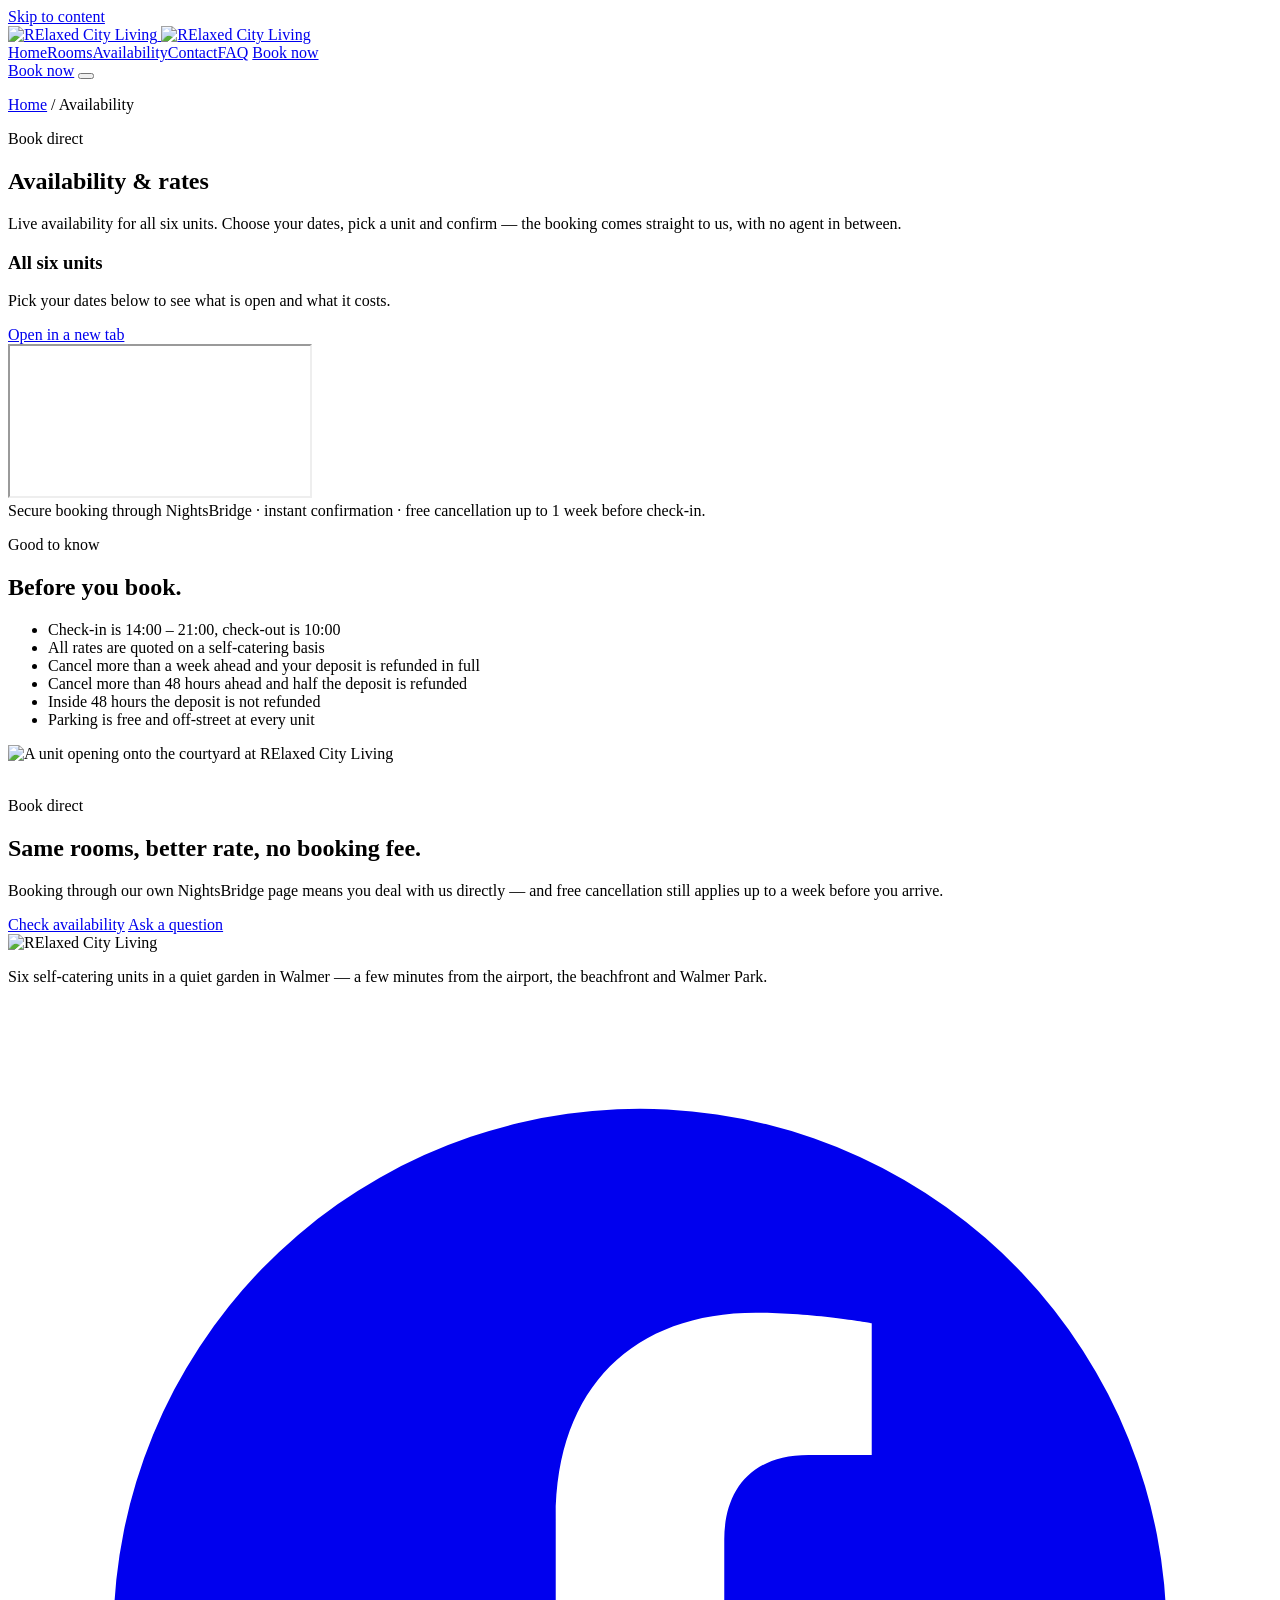
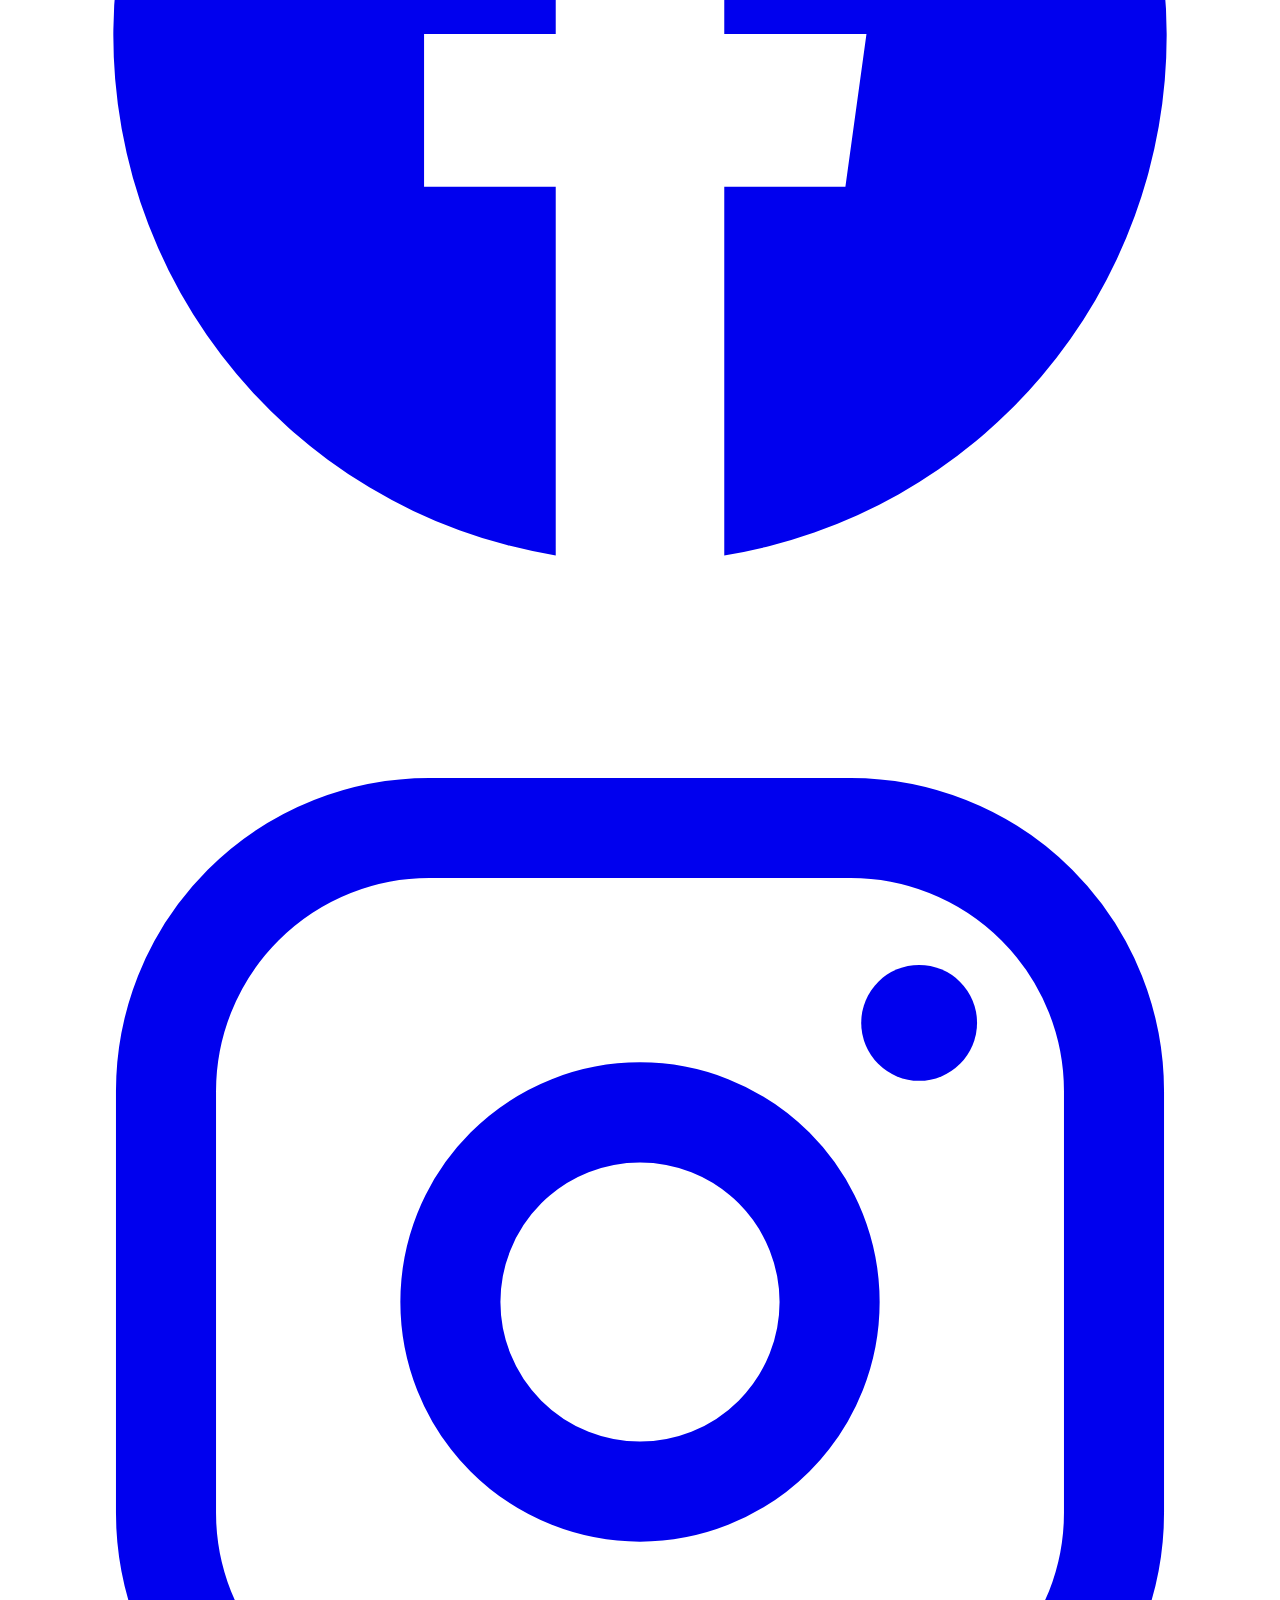
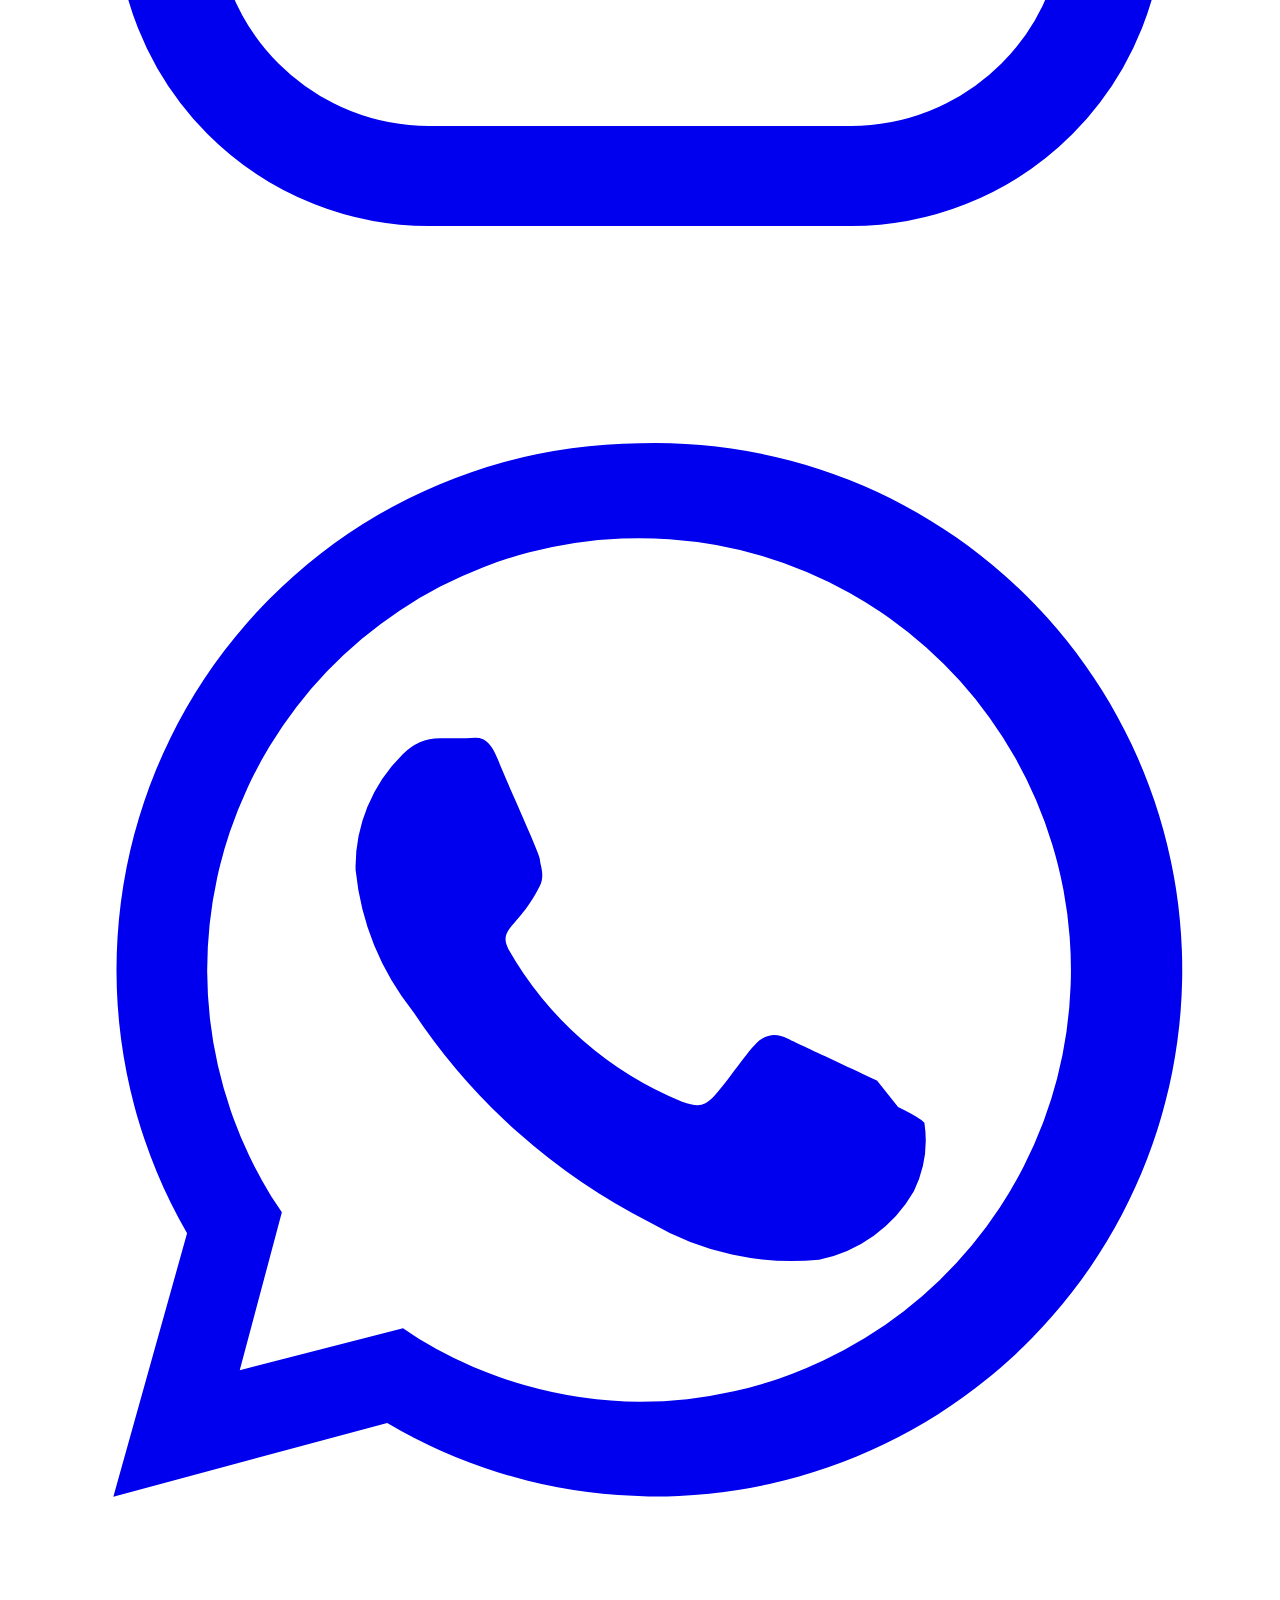
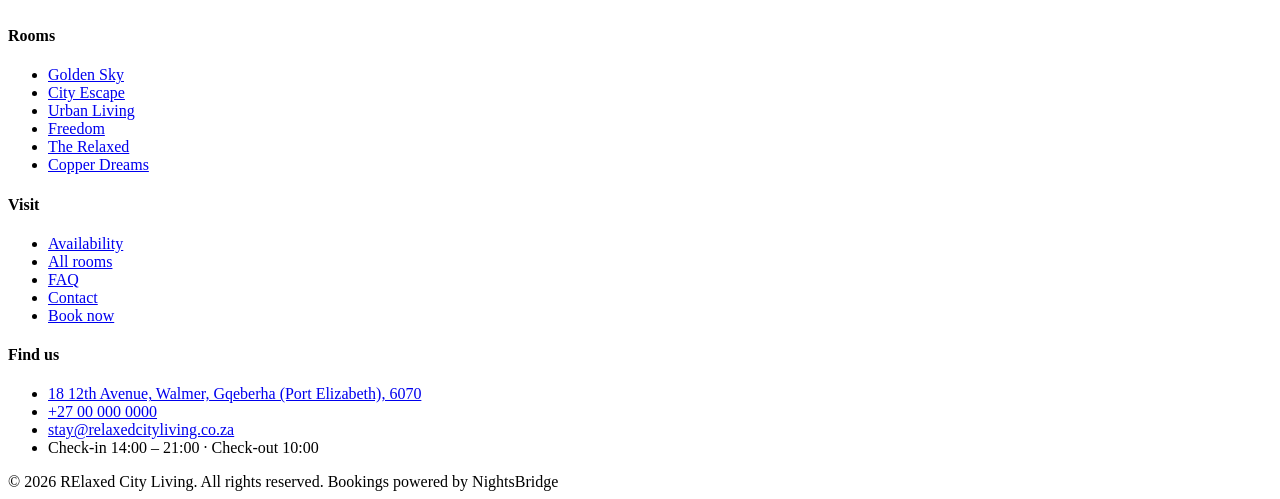
==== availability.html @ 1720793a "Add files via upload" ====
<!DOCTYPE html>
<html lang="en-ZA">
<head>
<meta charset="utf-8">
<meta name="viewport" content="width=device-width, initial-scale=1">
<title>Availability &amp;amp; rates | RElaxed City Living</title>
<meta name="description" content="Live availability and rates for all six self-catering units at RElaxed City Living in Walmer, Gqeberha. Book direct with free cancellation up to a week ahead.">
<meta name="theme-color" content="#17181c">
<meta property="og:title" content="Availability &amp;amp; rates | RElaxed City Living">
<meta property="og:description" content="Live availability and rates for all six self-catering units at RElaxed City Living in Walmer, Gqeberha. Book direct with free cancellation up to a week ahead.">
<meta property="og:type" content="website">
<meta property="og:image" content="assets/img/main/main-07.webp">
<link rel="icon" href="assets/img/icon-32.png" sizes="32x32">
<link rel="apple-touch-icon" href="assets/img/icon-180.png">
<link rel="preconnect" href="https://fonts.googleapis.com">
<link rel="preconnect" href="https://fonts.gstatic.com" crossorigin>
<link href="https://fonts.googleapis.com/css2?family=Bricolage+Grotesque:opsz,wght@12..96,400..800&family=Instrument+Sans:ital,wght@0,400..700;1,400&display=swap" rel="stylesheet">
<link rel="stylesheet" href="assets/css/style.css">
</head>
<body>
<a class="sr-only" href="#main">Skip to content</a>
<header class="header">
  <div class="header__inner">
    <a class="header__logo" href="index.html" aria-label="RElaxed City Living — home">
      <img class="logo-light" src="assets/img/logo-light.png" alt="RElaxed City Living" width="411" height="152">
      <img class="logo-dark" src="assets/img/logo.png" alt="RElaxed City Living" width="411" height="152">
    </a>
    <nav class="nav" id="nav">
      <a href="index.html">Home</a><a href="rooms.html">Rooms</a><a href="availability.html" aria-current="page">Availability</a><a href="contact.html">Contact</a><a href="faq.html">FAQ</a>
      <a class="btn btn--sun btn--sm" href="https://book.nightsbridge.com/22849" target="_blank" rel="noopener">Book now</a>
    </nav>
    <a class="btn btn--sun btn--sm header__cta" href="https://book.nightsbridge.com/22849" target="_blank" rel="noopener">Book now</a>
    <button class="burger" type="button" aria-label="Menu" aria-expanded="false" aria-controls="nav">
      <span></span><span></span><span></span>
    </button>
  </div>
</header>
<main id="main">
<section class="pagehead">
  <div class="wrap">
    <p class="crumb"><a href="index.html">Home</a> <span>/</span> Availability</p>
    <p class="eyebrow">Book direct</p>
    <h1>Availability &amp; rates</h1>
    <p class="lede">Live availability for all six units. Choose your dates, pick a unit and confirm — the booking comes straight to us, with no agent in between.</p>
  </div>
</section>

<section class="section section--tight">
  <div class="wrap">
    <div class="book reveal">
  <div class="book__head">
    <div>
      <h3>All six units</h3>
      <p>Pick your dates below to see what is open and what it costs.</p>
    </div>
    <a class="btn btn--ink btn--sm" href="https://book.nightsbridge.com/22849" target="_blank" rel="noopener">Open in a new tab</a>
  </div>
  <div class="book__frame">
    <!-- NightsBridge booking engine, BBID 22849.
         If NightsBridge supplies you with an official widget script from the extranet,
         paste it in place of this iframe. -->
    <iframe src="https://book.nightsbridge.com/22849" title="Check availability and book with NightsBridge" loading="lazy" allow="payment"></iframe>
  </div>
  <div class="book__note">
    <span>Secure booking through NightsBridge &middot; instant confirmation &middot; free cancellation up to 1 week before check-in.</span>
  </div>
</div>

  </div>
</section>

<section class="section section--screed">
  <div class="wrap">
    <div class="split">
      <div class="split__text reveal">
        <p class="eyebrow">Good to know</p>
        <h2>Before you book.</h2>
        <ul class="flist">
          <li>Check-in is 14:00 – 21:00, check-out is 10:00</li>
          <li>All rates are quoted on a self-catering basis</li>
          <li>Cancel more than a week ahead and your deposit is refunded in full</li>
          <li>Cancel more than 48 hours ahead and half the deposit is refunded</li>
          <li>Inside 48 hours the deposit is not refunded</li>
          <li>Parking is free and off-street at every unit</li>
        </ul>
      </div>
      <div class="split__media reveal">
        <img src="assets/img/main/main-07-sm.webp" alt="A unit opening onto the courtyard at RElaxed City Living" loading="lazy">
      </div>
    </div>
  </div>
</section>

<section class="ctaband reveal">
  <img src="assets/img/golden-sky/golden-sky-18.webp" alt="" loading="lazy">
  <div class="wrap">
    <p class="eyebrow eyebrow--light">Book direct</p>
    <h2>Same rooms, better rate, no booking fee.</h2>
    <p class="lede lede--light">Booking through our own NightsBridge page means you deal with us directly — and free cancellation still applies up to a week before you arrive.</p>
    <div class="btn-row">
      <a class="btn btn--sun" href="https://book.nightsbridge.com/22849" target="_blank" rel="noopener">Check availability</a>
      <a class="btn btn--ghost-light" href="contact.html">Ask a question</a>
    </div>
  </div>
</section>

</main>
<footer class="footer">
  <div class="wrap">
    <div class="footer__grid">
      <div>
        <img class="footer__logo" src="assets/img/logo-light.png" alt="RElaxed City Living" width="411" height="152">
        <p>Six self-catering units in a quiet garden in Walmer — a few minutes from the airport, the beachfront and Walmer Park.</p>
        <div class="social">
          <a href="#" aria-label="Facebook"><svg viewBox="0 0 24 24" fill="currentColor"><path d="M22 12a10 10 0 1 0-11.6 9.9v-7H7.9V12h2.5V9.8c0-2.5 1.5-3.9 3.8-3.9 1.1 0 2.2.2 2.2.2v2.5h-1.2c-1.2 0-1.6.8-1.6 1.6V12h2.7l-.4 2.9h-2.3v7A10 10 0 0 0 22 12z"/></svg></a>
          <a href="#" aria-label="Instagram"><svg viewBox="0 0 24 24" fill="none" stroke="currentColor" stroke-width="1.9"><rect x="3" y="3" width="18" height="18" rx="5"/><circle cx="12" cy="12" r="3.6"/><circle cx="17.3" cy="6.7" r="1.1" fill="currentColor" stroke="none"/></svg></a>
          <a href="https://wa.me/270000000000" aria-label="WhatsApp"><svg viewBox="0 0 24 24" fill="currentColor"><path d="M12 2a10 10 0 0 0-8.6 15L2 22l5.2-1.4A10 10 0 1 0 12 2zm0 18.2a8.2 8.2 0 0 1-4.2-1.2l-.3-.2-3.1.8.8-3-.2-.3A8.2 8.2 0 1 1 12 20.2zm4.5-6.1c-.2-.1-1.5-.7-1.7-.8s-.4-.1-.6.1-.6.8-.8 1-.3.2-.6.1a6.7 6.7 0 0 1-3.3-2.9c-.2-.4.2-.4.6-1.2.1-.2 0-.4 0-.5s-.6-1.4-.8-1.9-.4-.4-.6-.4h-.5a1 1 0 0 0-.7.3 3 3 0 0 0-.9 2.2 5.2 5.2 0 0 0 1.1 2.7 11.8 11.8 0 0 0 4.5 4 5.3 5.3 0 0 0 3.2.7 2.7 2.7 0 0 0 1.8-1.3 2.2 2.2 0 0 0 .2-1.3c-.1-.1-.3-.2-.5-.3z"/></svg></a>
        </div>
      </div>
      <div>
        <h4>Rooms</h4>
        <ul><li><a href="rooms/golden-sky.html">Golden Sky</a></li><li><a href="rooms/city-escape.html">City Escape</a></li><li><a href="rooms/urban-living.html">Urban Living</a></li><li><a href="rooms/freedom.html">Freedom</a></li><li><a href="rooms/the-relaxed.html">The Relaxed</a></li><li><a href="rooms/copper-dreams.html">Copper Dreams</a></li></ul>
      </div>
      <div>
        <h4>Visit</h4>
        <ul>
          <li><a href="availability.html">Availability</a></li>
          <li><a href="rooms.html">All rooms</a></li>
          <li><a href="faq.html">FAQ</a></li>
          <li><a href="contact.html">Contact</a></li>
          <li><a href="https://book.nightsbridge.com/22849" target="_blank" rel="noopener">Book now</a></li>
        </ul>
      </div>
      <div>
        <h4>Find us</h4>
        <ul>
          <li><a href="https://www.google.com/maps/search/?api=1&amp;query=-33.981879,25.570888" target="_blank" rel="noopener">18 12th Avenue, Walmer, Gqeberha (Port Elizabeth), 6070</a></li>
          <li><a href="tel:+270000000000">+27 00 000 0000</a></li>
          <li><a href="mailto:stay@relaxedcityliving.co.za">stay@relaxedcityliving.co.za</a></li>
          <li>Check-in 14:00 – 21:00 &middot; Check-out 10:00</li>
        </ul>
      </div>
    </div>
    <div class="footer__bottom">
      <span>&copy; <span data-year>2026</span> RElaxed City Living. All rights reserved.</span>
      <span>Bookings powered by NightsBridge</span>
    </div>
  </div>
</footer>
<script src="assets/js/site.js" defer></script>
</body>
</html>
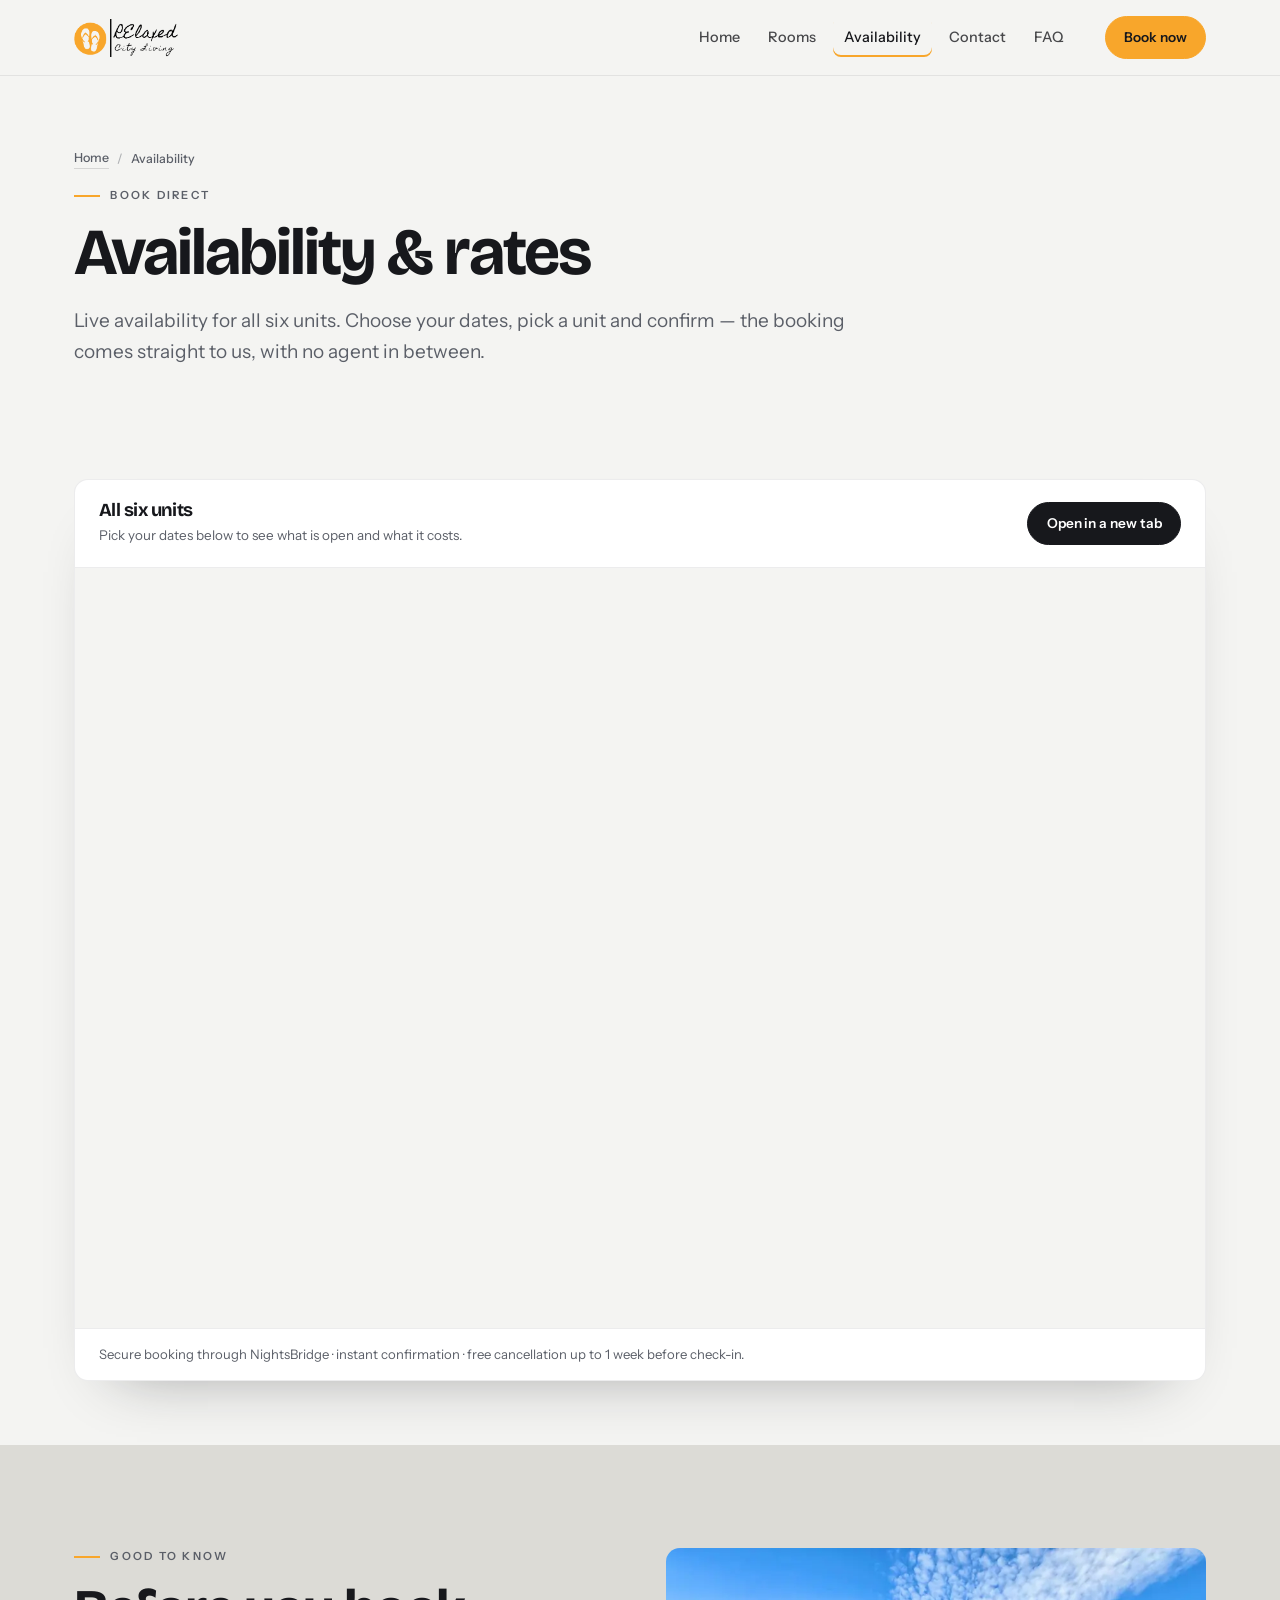
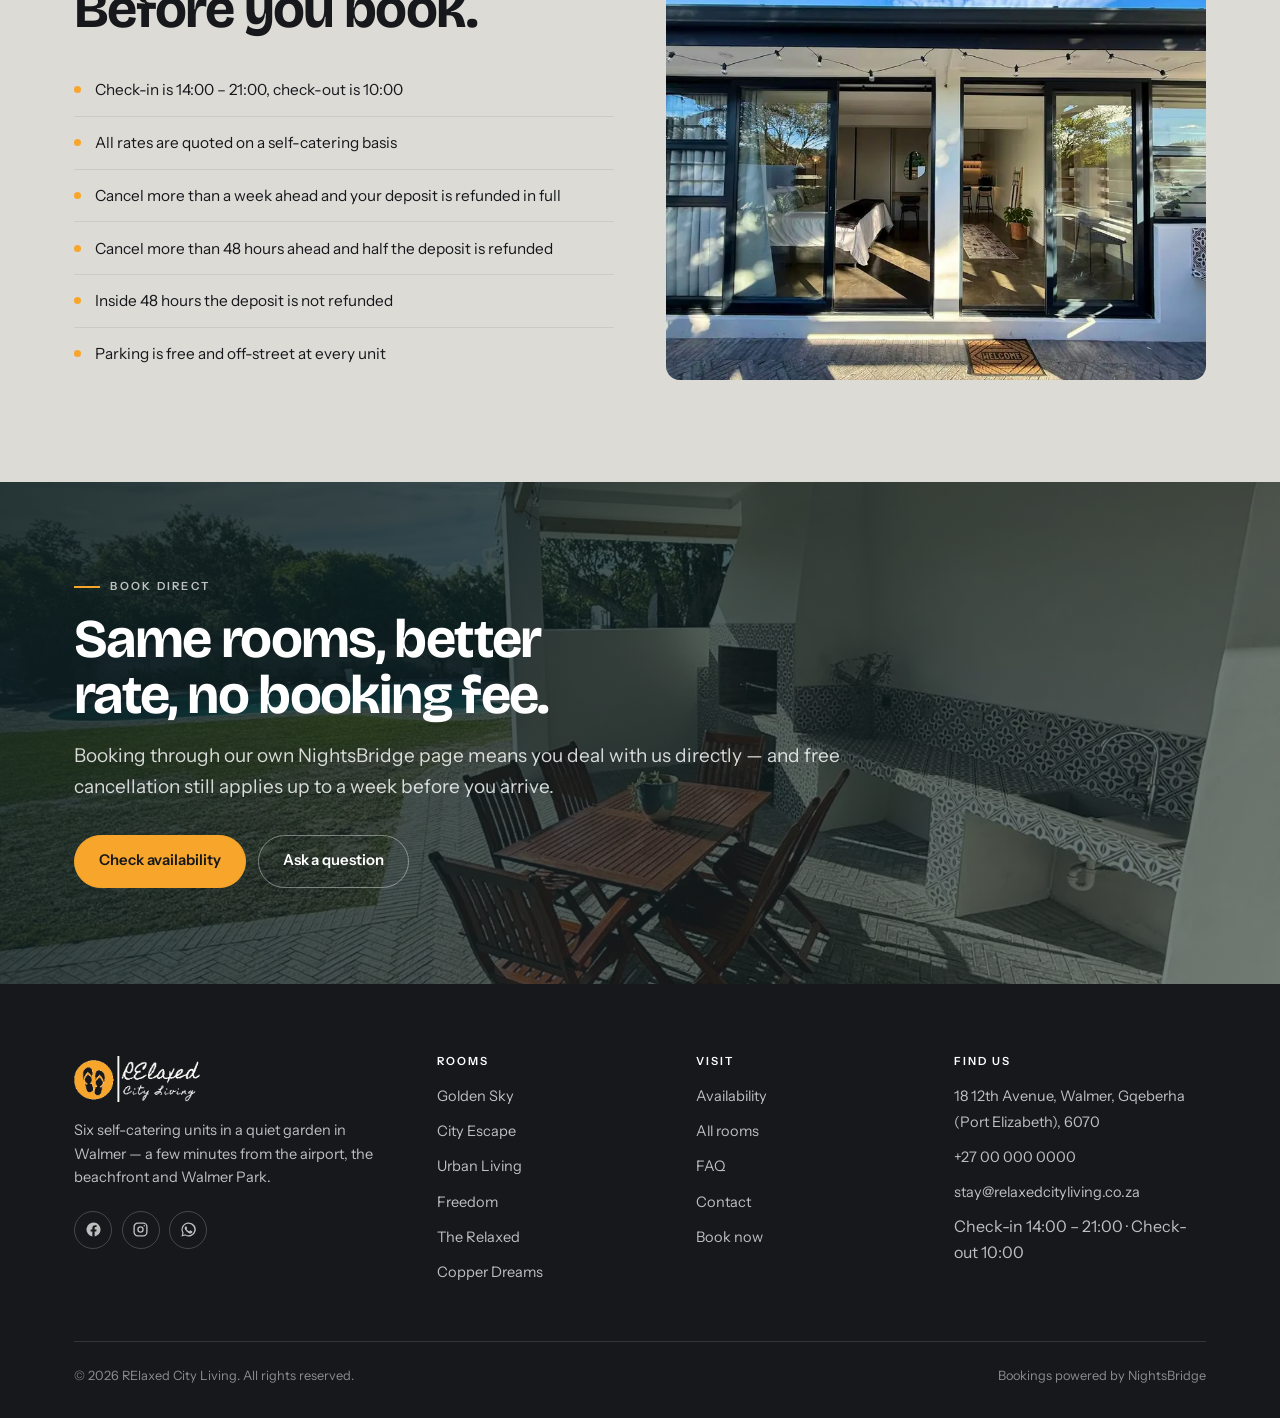
==== commit ad6211f0: "Add files via upload" ====
--- a/availability.html
+++ b/availability.html
@@ -59,7 +59,7 @@
     <!-- NightsBridge booking engine, BBID 22849.
          If NightsBridge supplies you with an official widget script from the extranet,
          paste it in place of this iframe. -->
-    <iframe src="https://book.nightsbridge.com/22849" title="Check availability and book with NightsBridge" loading="lazy" allow="payment"></iframe>
+    <iframe src="https://book.nightsbridge.com/22849" title="Check availability and book with NightsBridge" loading="lazy" allow="payment" scrolling="no"></iframe>
   </div>
   <div class="book__note">
     <span>Secure booking through NightsBridge &middot; instant confirmation &middot; free cancellation up to 1 week before check-in.</span>
--- a/assets/css/style.css
+++ b/assets/css/style.css
@@ -0,0 +1,601 @@
+/* =========================================================
+   RElaxed City Living
+   Design tokens
+   ========================================================= */
+:root{
+  --ink:#17181c;
+  --ink-2:#2c2e34;
+  --slate:#5b5f68;
+  --screed:#dcdbd6;      /* polished concrete */
+  --shell:#f4f4f2;       /* page */
+  --card:#ffffff;
+  --sun:#f8a62b;         /* brand orange, sampled from the logo */
+  --sun-deep:#dd8a10;
+  --pool:#17494e;        /* deep teal, from the pool + garden shade */
+  --pool-2:#0f3438;
+
+  --line:rgba(23,24,28,.14);
+  --line-soft:rgba(23,24,28,.08);
+
+  --display:"Bricolage Grotesque","Helvetica Neue",Arial,sans-serif;
+  --body:"Instrument Sans","Helvetica Neue",Arial,sans-serif;
+
+  --wrap:1220px;
+  --gut:clamp(1.15rem,4vw,2.75rem);
+  --r:14px;
+  --header-h:76px;
+
+  --ease:cubic-bezier(.22,.7,.3,1);
+}
+
+/* =========================================================
+   Base
+   ========================================================= */
+*,*::before,*::after{box-sizing:border-box}
+html{-webkit-text-size-adjust:100%;scroll-behavior:smooth;scroll-padding-top:calc(var(--header-h) + 12px)}
+body{
+  margin:0;
+  background:var(--shell);
+  color:var(--ink);
+  font-family:var(--body);
+  font-size:1rem;
+  line-height:1.6;
+  -webkit-font-smoothing:antialiased;
+  overflow-x:hidden;
+}
+img{max-width:100%;display:block}
+a{color:inherit}
+button{font:inherit}
+
+h1,h2,h3,h4{
+  font-family:var(--display);
+  font-weight:700;
+  letter-spacing:-.03em;
+  line-height:1.02;
+  margin:0;
+  text-wrap:balance;
+}
+h1{font-size:clamp(2.6rem,7.2vw,5.4rem)}
+h2{font-size:clamp(2rem,4.6vw,3.4rem)}
+h3{font-size:clamp(1.3rem,2.2vw,1.7rem);line-height:1.1}
+p{margin:0 0 1em}
+p:last-child{margin-bottom:0}
+
+.wrap{width:100%;max-width:var(--wrap);margin-inline:auto;padding-inline:var(--gut)}
+.wrap--narrow{max-width:820px}
+
+.eyebrow{
+  font-family:var(--body);
+  font-size:.7rem;
+  font-weight:600;
+  letter-spacing:.2em;
+  text-transform:uppercase;
+  color:var(--slate);
+  margin:0 0 1rem;
+  display:flex;
+  align-items:center;
+  gap:.65rem;
+}
+.eyebrow::before{
+  content:"";
+  width:26px;height:2px;
+  background:var(--sun);
+  flex:none;
+}
+.eyebrow--light{color:rgba(255,255,255,.72)}
+
+.lede{font-size:clamp(1.02rem,1.5vw,1.19rem);color:var(--slate);line-height:1.62;max-width:60ch}
+.lede--light{color:rgba(255,255,255,.8)}
+
+.section{padding-block:clamp(3.75rem,8vw,7rem)}
+.section--tight{padding-block:clamp(2.75rem,5vw,4.5rem)}
+.section--screed{background:var(--screed)}
+.section--dark{background:var(--pool);color:#fff}
+.section--dark .lede{color:rgba(255,255,255,.78)}
+
+.sr-only{position:absolute;width:1px;height:1px;padding:0;margin:-1px;overflow:hidden;clip:rect(0 0 0 0);white-space:nowrap;border:0}
+
+:focus-visible{outline:3px solid var(--sun);outline-offset:3px;border-radius:4px}
+
+/* =========================================================
+   Buttons
+   ========================================================= */
+.btn{
+  display:inline-flex;align-items:center;justify-content:center;gap:.5rem;
+  padding:.85rem 1.5rem;
+  border-radius:999px;
+  border:1.5px solid transparent;
+  font-weight:600;font-size:.93rem;letter-spacing:-.005em;
+  text-decoration:none;cursor:pointer;
+  transition:background .22s var(--ease),color .22s var(--ease),border-color .22s var(--ease),transform .22s var(--ease);
+}
+.btn:hover{transform:translateY(-2px)}
+.btn--sun{background:var(--sun);color:var(--ink);border-color:var(--sun)}
+.btn--sun:hover{background:var(--sun-deep);border-color:var(--sun-deep)}
+.btn--ink{background:var(--ink);color:#fff;border-color:var(--ink)}
+.btn--ink:hover{background:var(--ink-2);border-color:var(--ink-2)}
+.btn--ghost{background:transparent;color:var(--ink);border-color:var(--line)}
+.btn--ghost:hover{border-color:var(--ink);background:rgba(23,24,28,.04)}
+.btn--ghost-light{background:transparent;color:#fff;border-color:rgba(255,255,255,.4)}
+.btn--ghost-light:hover{border-color:#fff;background:rgba(255,255,255,.1)}
+.btn--sm{padding:.6rem 1.15rem;font-size:.85rem}
+.btn--block{width:100%}
+
+.btn-row{display:flex;flex-wrap:wrap;gap:.75rem}
+
+/* text link with sliding rule */
+.tlink{
+  display:inline-flex;align-items:center;gap:.5rem;
+  font-weight:600;font-size:.92rem;text-decoration:none;
+  padding-bottom:3px;
+  border-bottom:2px solid var(--sun);
+  transition:gap .22s var(--ease);
+}
+.tlink:hover{gap:.85rem}
+
+/* =========================================================
+   Key tag — the signature device (echoes the logo's disc)
+   ========================================================= */
+.keytag{
+  position:absolute;top:0;left:1.35rem;z-index:3;
+  display:flex;flex-direction:column;align-items:center;
+  pointer-events:none;
+}
+.keytag__string{width:1px;height:1.5rem;background:rgba(255,255,255,.55)}
+.keytag__disc{
+  width:42px;height:42px;border-radius:50%;
+  background:var(--sun);color:var(--ink);
+  display:grid;place-items:center;
+  font-family:var(--display);font-weight:700;font-size:.9rem;letter-spacing:0;
+  box-shadow:0 4px 14px rgba(23,24,28,.24);
+}
+
+/* =========================================================
+   Header
+   ========================================================= */
+.header{
+  position:fixed;inset:0 0 auto 0;z-index:60;
+  height:var(--header-h);
+  display:flex;align-items:center;
+  transition:background .3s var(--ease),box-shadow .3s var(--ease),border-color .3s var(--ease);
+  border-bottom:1px solid transparent;
+}
+.header__inner{
+  width:100%;max-width:var(--wrap);margin-inline:auto;padding-inline:var(--gut);
+  display:flex;align-items:center;gap:1.25rem;
+}
+.header__logo{display:flex;align-items:center;flex:none;margin-right:auto}
+.header__logo img{height:38px;width:auto;transition:opacity .3s var(--ease)}
+.header__logo .logo-dark{display:none}
+
+.nav{display:flex;align-items:center;gap:.35rem}
+.nav a{
+  text-decoration:none;font-size:.9rem;font-weight:500;
+  padding:.5rem .7rem;border-radius:8px;
+  color:#fff;opacity:.86;
+  transition:opacity .2s var(--ease),background .2s var(--ease);
+}
+.nav a:hover{opacity:1;background:rgba(255,255,255,.12)}
+.nav a[aria-current="page"]{opacity:1;box-shadow:inset 0 -2px 0 var(--sun)}
+.nav .btn{display:none}
+
+.header__cta{margin-left:.65rem}
+
+/* solid state (scrolled, or on non-hero pages) */
+.header.is-solid{
+  background:rgba(244,244,242,.94);
+  backdrop-filter:blur(14px);
+  -webkit-backdrop-filter:blur(14px);
+  border-bottom-color:var(--line-soft);
+}
+.header.is-solid .header__logo .logo-light{display:none}
+.header.is-solid .header__logo .logo-dark{display:block}
+.header.is-solid .nav a{color:var(--ink);opacity:.78}
+.header.is-solid .nav a:hover{opacity:1;background:rgba(23,24,28,.06)}
+.header.is-solid .nav a[aria-current="page"]{opacity:1}
+.header.is-solid .burger span{background:var(--ink)}
+
+/* burger */
+.burger{
+  display:none;width:44px;height:44px;border:0;background:transparent;
+  padding:0;cursor:pointer;align-items:center;justify-content:center;flex-direction:column;gap:5px;
+}
+.burger span{display:block;width:22px;height:2px;background:#fff;transition:transform .25s var(--ease),opacity .2s var(--ease),background .3s var(--ease)}
+.burger[aria-expanded="true"] span:nth-child(1){transform:translateY(7px) rotate(45deg)}
+.burger[aria-expanded="true"] span:nth-child(2){opacity:0}
+.burger[aria-expanded="true"] span:nth-child(3){transform:translateY(-7px) rotate(-45deg)}
+
+@media (max-width:920px){
+  .burger{display:flex}
+  .header__cta{display:none}
+  .nav .btn{display:inline-flex}
+  .nav{
+    position:fixed;inset:var(--header-h) 0 auto 0;
+    flex-direction:column;align-items:stretch;gap:0;
+    background:var(--shell);
+    border-bottom:1px solid var(--line-soft);
+    padding:.5rem var(--gut) 1.5rem;
+    transform:translateY(-8px);opacity:0;visibility:hidden;pointer-events:none;
+    transition:opacity .22s var(--ease),transform .22s var(--ease),visibility .22s;
+    box-shadow:0 24px 40px -24px rgba(23,24,28,.4);
+  }
+  .nav.is-open{opacity:1;transform:none;visibility:visible;pointer-events:auto}
+  .nav a{color:var(--ink);opacity:.85;font-size:1.08rem;padding:.85rem .25rem;border-bottom:1px solid var(--line-soft);border-radius:0}
+  .nav a[aria-current="page"]{box-shadow:none;color:var(--sun-deep)}
+  .nav .btn{margin-top:1.1rem}
+}
+
+/* =========================================================
+   Hero
+   ========================================================= */
+.hero{
+  position:relative;
+  min-height:min(94svh,860px);
+  display:flex;align-items:flex-end;
+  color:#fff;
+  overflow:hidden;
+  isolation:isolate;
+}
+.hero--short{min-height:min(66svh,560px)}
+.hero__bg{position:absolute;inset:0;z-index:-2}
+.hero__bg img{
+  position:absolute;inset:0;width:100%;height:100%;object-fit:cover;
+  opacity:0;transition:opacity 1.6s var(--ease);
+  transform:scale(1.04);
+}
+.hero__bg img.is-active{opacity:1}
+.hero::after{
+  content:"";position:absolute;inset:0;z-index:-1;
+  background:linear-gradient(180deg,rgba(15,25,27,.62) 0%,rgba(15,25,27,.15) 34%,rgba(15,25,27,.55) 72%,rgba(15,25,27,.86) 100%);
+}
+.hero__inner{
+  width:100%;max-width:var(--wrap);margin-inline:auto;padding-inline:var(--gut);
+  padding-block:clamp(2.5rem,7vw,4.5rem);
+  padding-top:calc(var(--header-h) + 3rem);
+}
+.hero h1{max-width:16ch}
+.hero__sub{margin-top:1.25rem;max-width:52ch;font-size:clamp(1rem,1.7vw,1.2rem);color:rgba(255,255,255,.86)}
+.hero .btn-row{margin-top:2rem}
+
+/* fact strip under the hero copy */
+.factstrip{
+  margin-top:clamp(2.25rem,5vw,3.25rem);
+  padding-top:1.5rem;
+  border-top:1px solid rgba(255,255,255,.22);
+  display:grid;grid-template-columns:repeat(4,1fr);gap:1.25rem;
+}
+.factstrip div{display:flex;flex-direction:column;gap:.2rem}
+.factstrip dt,.factstrip .k{
+  font-size:.68rem;font-weight:600;letter-spacing:.18em;text-transform:uppercase;color:rgba(255,255,255,.6)
+}
+.factstrip .v{font-family:var(--display);font-weight:600;font-size:1.05rem;letter-spacing:-.02em}
+@media (max-width:720px){
+  .factstrip{grid-template-columns:repeat(2,1fr);gap:1.1rem}
+}
+
+/* =========================================================
+   Page head (sub pages)
+   ========================================================= */
+.pagehead{padding-top:calc(var(--header-h) + clamp(2.5rem,6vw,4.5rem));padding-bottom:clamp(1.75rem,4vw,3rem)}
+.pagehead h1{font-size:clamp(2.3rem,5.6vw,4.1rem)}
+.pagehead .lede{margin-top:1.15rem}
+.crumb{
+  font-size:.78rem;font-weight:500;color:var(--slate);
+  margin-bottom:1.1rem;display:flex;gap:.5rem;align-items:center;flex-wrap:wrap;
+}
+.crumb a{text-decoration:none;border-bottom:1px solid var(--line)}
+.crumb a:hover{border-color:var(--ink)}
+.crumb span{opacity:.45}
+
+/* =========================================================
+   Section headers
+   ========================================================= */
+.shead{display:flex;align-items:flex-end;justify-content:space-between;gap:2rem;margin-bottom:clamp(2rem,4vw,3rem);flex-wrap:wrap}
+.shead__text{max-width:46ch}
+.shead h2{margin-bottom:.9rem}
+
+/* =========================================================
+   Room cards
+   ========================================================= */
+.rooms{
+  display:grid;
+  grid-template-columns:repeat(auto-fill,minmax(320px,1fr));
+  gap:clamp(1.1rem,2.4vw,1.85rem);
+}
+.room{
+  position:relative;
+  background:var(--card);
+  border-radius:var(--r);
+  overflow:hidden;
+  text-decoration:none;color:inherit;
+  display:flex;flex-direction:column;
+  border:1px solid var(--line-soft);
+  transition:transform .3s var(--ease),box-shadow .3s var(--ease);
+}
+.room:hover{transform:translateY(-5px);box-shadow:0 26px 44px -28px rgba(23,24,28,.5)}
+.room__media{position:relative;aspect-ratio:4/3;overflow:hidden;background:var(--screed)}
+.room__media img{width:100%;height:100%;object-fit:cover;transition:transform .6s var(--ease)}
+.room:hover .room__media img{transform:scale(1.045)}
+.room__type{
+  position:absolute;right:.85rem;bottom:.85rem;z-index:2;
+  background:rgba(23,24,28,.72);color:#fff;
+  backdrop-filter:blur(6px);-webkit-backdrop-filter:blur(6px);
+  font-size:.66rem;font-weight:600;letter-spacing:.14em;text-transform:uppercase;
+  padding:.35rem .65rem;border-radius:999px;
+}
+.room__body{padding:1.3rem 1.35rem 1.15rem;display:flex;flex-direction:column;flex:1}
+.room__body h3{margin-bottom:.55rem}
+.room__body p{font-size:.92rem;color:var(--slate);line-height:1.55;margin-bottom:1.15rem}
+
+/* the tag bar */
+.room__tag{
+  margin-top:auto;
+  border-top:1px solid var(--line-soft);
+  padding-top:.9rem;
+  display:flex;align-items:center;justify-content:space-between;gap:1rem;
+}
+.specs{display:flex;gap:.85rem;flex-wrap:wrap}
+.specs li{
+  list-style:none;
+  font-size:.74rem;font-weight:600;letter-spacing:.06em;text-transform:uppercase;color:var(--slate);
+  display:flex;align-items:center;gap:.35rem;
+}
+.specs svg{width:14px;height:14px;flex:none;opacity:.65}
+.price{font-family:var(--display);font-weight:700;font-size:1.02rem;letter-spacing:-.02em;white-space:nowrap}
+.price small{display:block;font-family:var(--body);font-weight:500;font-size:.66rem;letter-spacing:.1em;text-transform:uppercase;color:var(--slate);margin-top:.1rem}
+
+/* featured (first) card spans two columns on wide screens */
+@media (min-width:1000px){
+  .rooms--home .room:first-child{grid-column:span 2;flex-direction:row}
+  .rooms--home .room:first-child .room__media{aspect-ratio:auto;width:52%;flex:none}
+  .rooms--home .room:first-child .room__body{padding:clamp(1.5rem,2.5vw,2.35rem);justify-content:center}
+  .rooms--home .room:first-child h3{font-size:clamp(1.7rem,2.4vw,2.15rem)}
+  .rooms--home .room:first-child p{font-size:1rem}
+}
+
+/* =========================================================
+   Split feature
+   ========================================================= */
+.split{display:grid;grid-template-columns:1fr 1fr;gap:clamp(1.5rem,4vw,4rem);align-items:center}
+.split--flip .split__media{order:2}
+.split__media{position:relative;border-radius:var(--r);overflow:hidden;aspect-ratio:5/4;background:var(--screed)}
+.split__media img{width:100%;height:100%;object-fit:cover}
+.split__text h2{margin-bottom:1.2rem}
+@media (max-width:860px){
+  .split{grid-template-columns:1fr}
+  .split--flip .split__media{order:0}
+}
+
+/* image duo */
+.duo{display:grid;grid-template-columns:1.35fr 1fr;gap:.9rem;height:100%}
+.duo img{width:100%;height:100%;object-fit:cover;border-radius:var(--r)}
+.duo__col{display:grid;grid-template-rows:1fr 1fr;gap:.9rem}
+
+/* =========================================================
+   Feature list
+   ========================================================= */
+.flist{list-style:none;padding:0;margin:1.75rem 0 0;display:grid;gap:.1rem}
+.flist li{
+  display:flex;gap:.85rem;align-items:baseline;
+  padding:.8rem 0;border-bottom:1px solid var(--line-soft);
+  font-size:.96rem;
+}
+.flist li:last-child{border-bottom:0}
+.flist li::before{content:"";width:7px;height:7px;border-radius:50%;background:var(--sun);flex:none;transform:translateY(-2px)}
+.section--dark .flist li{border-bottom-color:rgba(255,255,255,.14)}
+
+/* =========================================================
+   Value cards
+   ========================================================= */
+.values{display:grid;grid-template-columns:repeat(auto-fit,minmax(230px,1fr));gap:clamp(1rem,2.5vw,2rem)}
+.value{padding-top:1.5rem;border-top:2px solid var(--sun)}
+.value h3{font-size:1.18rem;margin-bottom:.6rem}
+.value p{font-size:.93rem;color:var(--slate);line-height:1.58}
+.section--dark .value p{color:rgba(255,255,255,.74)}
+
+/* =========================================================
+   Availability / NightsBridge
+   ========================================================= */
+.book{
+  background:var(--card);
+  border:1px solid var(--line-soft);
+  border-radius:var(--r);
+  overflow:hidden;
+  box-shadow:0 30px 60px -42px rgba(23,24,28,.45);
+}
+.book__head{
+  padding:1.25rem 1.5rem;
+  border-bottom:1px solid var(--line-soft);
+  display:flex;align-items:center;justify-content:space-between;gap:1rem;flex-wrap:wrap;
+}
+.book__head h3{font-size:1.15rem}
+.book__head p{font-size:.84rem;color:var(--slate);margin:.3rem 0 0}
+.book__frame{position:relative;background:var(--shell);min-height:640px}
+.book__frame iframe{display:block;width:100%;height:760px;border:0}
+@media (max-width:700px){
+  .book__frame iframe{height:900px}
+  .book__frame{min-height:0}
+}
+.book__note{
+  padding:.95rem 1.5rem;border-top:1px solid var(--line-soft);
+  font-size:.82rem;color:var(--slate);
+  display:flex;gap:.6rem;align-items:center;flex-wrap:wrap;
+}
+
+/* sticky booking box on room pages */
+.bookbox{
+  background:var(--card);
+  border:1px solid var(--line-soft);
+  border-radius:var(--r);
+  padding:1.5rem;
+  box-shadow:0 24px 44px -34px rgba(23,24,28,.45);
+}
+.bookbox__price{font-family:var(--display);font-weight:700;font-size:2rem;letter-spacing:-.03em;line-height:1}
+.bookbox__price span{font-family:var(--body);font-size:.78rem;font-weight:500;color:var(--slate);letter-spacing:0;display:block;margin-top:.4rem}
+.bookbox hr{border:0;border-top:1px solid var(--line-soft);margin:1.25rem 0}
+.bookbox dl{margin:0;display:grid;gap:.6rem}
+.bookbox .row{display:flex;justify-content:space-between;gap:1rem;font-size:.88rem}
+.bookbox .row dt{color:var(--slate)}
+.bookbox .row dd{margin:0;font-weight:600;text-align:right}
+.bookbox .btn{margin-top:1.35rem}
+.bookbox__fine{margin-top:.9rem;font-size:.76rem;color:var(--slate);text-align:center;line-height:1.5}
+
+/* =========================================================
+   Room detail layout
+   ========================================================= */
+.roomlayout{display:grid;grid-template-columns:minmax(0,1fr) 348px;gap:clamp(1.75rem,4vw,3.5rem);align-items:start}
+.roomlayout__aside{position:sticky;top:calc(var(--header-h) + 1.5rem)}
+@media (max-width:940px){
+  .roomlayout{grid-template-columns:1fr}
+  .roomlayout__aside{position:static;order:-1}
+}
+
+.amenities{display:grid;grid-template-columns:repeat(auto-fit,minmax(180px,1fr));gap:1.75rem 2rem;margin-top:1.5rem}
+.amenities h4{font-family:var(--body);font-size:.7rem;font-weight:600;letter-spacing:.18em;text-transform:uppercase;color:var(--slate);margin:0 0 .75rem}
+.amenities ul{list-style:none;margin:0;padding:0;display:grid;gap:.4rem}
+.amenities li{font-size:.92rem}
+
+/* gallery */
+.gallery{
+  display:grid;
+  grid-template-columns:repeat(auto-fill,minmax(230px,1fr));
+  gap:.7rem;
+}
+.gallery button{
+  border:0;padding:0;background:var(--screed);cursor:pointer;
+  border-radius:10px;overflow:hidden;aspect-ratio:4/3;
+}
+.gallery img{width:100%;height:100%;object-fit:cover;transition:transform .5s var(--ease),opacity .3s var(--ease)}
+.gallery button:hover img{transform:scale(1.05);opacity:.9}
+.gallery button:first-child{grid-column:span 2;grid-row:span 2;aspect-ratio:auto}
+@media (max-width:560px){
+  .gallery button:first-child{grid-column:span 2;grid-row:auto;aspect-ratio:4/3}
+}
+
+/* lightbox */
+.lightbox{
+  position:fixed;inset:0;z-index:100;
+  background:rgba(12,16,17,.94);
+  display:none;align-items:center;justify-content:center;
+  padding:clamp(1rem,4vw,3rem);
+}
+.lightbox.is-open{display:flex}
+.lightbox img{max-width:100%;max-height:86svh;object-fit:contain;border-radius:6px}
+.lightbox__close,.lightbox__nav{
+  position:absolute;border:0;background:rgba(255,255,255,.12);color:#fff;
+  width:48px;height:48px;border-radius:50%;cursor:pointer;
+  display:grid;place-items:center;font-size:1.35rem;line-height:1;
+  transition:background .2s var(--ease);
+}
+.lightbox__close:hover,.lightbox__nav:hover{background:rgba(255,255,255,.24)}
+.lightbox__close{top:clamp(.75rem,3vw,1.75rem);right:clamp(.75rem,3vw,1.75rem)}
+.lightbox__nav--prev{left:clamp(.5rem,2vw,1.5rem)}
+.lightbox__nav--next{right:clamp(.5rem,2vw,1.5rem)}
+.lightbox__count{position:absolute;bottom:clamp(.75rem,3vw,1.75rem);left:50%;transform:translateX(-50%);color:rgba(255,255,255,.7);font-size:.82rem;letter-spacing:.1em}
+
+/* =========================================================
+   Reviews
+   ========================================================= */
+.rating{display:flex;align-items:center;gap:1.15rem;flex-wrap:wrap}
+.rating__score{font-family:var(--display);font-weight:700;font-size:3rem;letter-spacing:-.04em;line-height:1}
+.rating__stars{color:var(--sun);letter-spacing:.12em;font-size:1.05rem}
+.rating__meta{font-size:.88rem;color:var(--slate)}
+.section--dark .rating__meta{color:rgba(255,255,255,.72)}
+
+/* =========================================================
+   Map + contact
+   ========================================================= */
+.mapframe{border-radius:var(--r);overflow:hidden;border:1px solid var(--line-soft);background:var(--screed)}
+.mapframe iframe{display:block;width:100%;height:420px;border:0;filter:saturate(.85)}
+
+.contactgrid{display:grid;grid-template-columns:1fr 1fr;gap:clamp(1.75rem,4vw,3.5rem);align-items:start}
+@media (max-width:860px){.contactgrid{grid-template-columns:1fr}}
+
+.field{display:grid;gap:.4rem;margin-bottom:1.05rem}
+.field label{font-size:.74rem;font-weight:600;letter-spacing:.14em;text-transform:uppercase;color:var(--slate)}
+.field input,.field textarea,.field select{
+  font:inherit;font-size:.95rem;
+  padding:.75rem .9rem;
+  border:1px solid var(--line);
+  border-radius:9px;background:var(--card);color:var(--ink);
+  width:100%;
+}
+.field textarea{min-height:140px;resize:vertical}
+.field input:focus,.field textarea:focus,.field select:focus{outline:2px solid var(--sun);outline-offset:1px;border-color:transparent}
+
+.infolist{list-style:none;margin:0;padding:0;display:grid;gap:1.35rem}
+.infolist dt,.infolist .k{font-size:.7rem;font-weight:600;letter-spacing:.18em;text-transform:uppercase;color:var(--slate);margin-bottom:.3rem}
+.infolist a{text-decoration:none;border-bottom:1px solid var(--line)}
+.infolist a:hover{border-color:var(--ink)}
+
+/* =========================================================
+   FAQ
+   ========================================================= */
+.faq{border-top:1px solid var(--line-soft)}
+.faq details{border-bottom:1px solid var(--line-soft)}
+.faq summary{
+  cursor:pointer;list-style:none;
+  padding:1.25rem 2.5rem 1.25rem 0;position:relative;
+  font-family:var(--display);font-weight:600;font-size:1.08rem;letter-spacing:-.02em;
+}
+.faq summary::-webkit-details-marker{display:none}
+.faq summary::after{
+  content:"";position:absolute;right:.35rem;top:1.5rem;
+  width:12px;height:12px;
+  border-right:2px solid var(--sun);border-bottom:2px solid var(--sun);
+  transform:rotate(45deg);transition:transform .25s var(--ease);
+}
+.faq details[open] summary::after{transform:rotate(-135deg);top:1.75rem}
+.faq .faq__a{padding:0 0 1.4rem;color:var(--slate);font-size:.96rem;max-width:70ch}
+
+/* =========================================================
+   CTA band
+   ========================================================= */
+.ctaband{position:relative;overflow:hidden;color:#fff;isolation:isolate}
+.ctaband img{position:absolute;inset:0;width:100%;height:100%;object-fit:cover;z-index:-2}
+.ctaband::after{content:"";position:absolute;inset:0;z-index:-1;background:linear-gradient(120deg,rgba(15,32,34,.9),rgba(15,32,34,.55))}
+.ctaband .wrap{padding-block:clamp(3.5rem,8vw,6rem)}
+.ctaband h2{max-width:18ch}
+.ctaband .lede{color:rgba(255,255,255,.82);margin-top:1.1rem}
+.ctaband .btn-row{margin-top:2rem}
+
+/* =========================================================
+   Footer
+   ========================================================= */
+.footer{background:var(--ink);color:rgba(255,255,255,.72);padding-block:clamp(3rem,6vw,4.5rem) 2rem}
+.footer__grid{display:grid;grid-template-columns:1.5fr 1fr 1fr 1.2fr;gap:clamp(1.75rem,4vw,3rem)}
+@media (max-width:860px){.footer__grid{grid-template-columns:1fr 1fr}}
+@media (max-width:520px){.footer__grid{grid-template-columns:1fr}}
+.footer img.footer__logo{height:46px;width:auto;margin-bottom:1.1rem}
+.footer h4{font-family:var(--body);font-size:.7rem;font-weight:600;letter-spacing:.18em;text-transform:uppercase;color:#fff;margin:0 0 1rem}
+.footer ul{list-style:none;margin:0;padding:0;display:grid;gap:.6rem}
+.footer a{text-decoration:none;font-size:.91rem;transition:color .2s var(--ease)}
+.footer a:hover{color:var(--sun)}
+.footer p{font-size:.91rem;line-height:1.6}
+.footer__bottom{
+  margin-top:clamp(2.5rem,5vw,3.5rem);padding-top:1.5rem;
+  border-top:1px solid rgba(255,255,255,.13);
+  display:flex;justify-content:space-between;gap:1rem;flex-wrap:wrap;
+  font-size:.8rem;color:rgba(255,255,255,.5);
+}
+.social{display:flex;gap:.6rem;margin-top:1.35rem}
+.social a{
+  width:38px;height:38px;border-radius:50%;
+  border:1px solid rgba(255,255,255,.2);
+  display:grid;place-items:center;
+  transition:background .2s var(--ease),border-color .2s var(--ease);
+}
+.social a:hover{background:var(--sun);border-color:var(--sun);color:var(--ink)}
+.social svg{width:17px;height:17px}
+
+/* =========================================================
+   Scroll reveal
+   ========================================================= */
+.reveal{opacity:0;transform:translateY(18px);transition:opacity .7s var(--ease),transform .7s var(--ease)}
+.reveal.is-in{opacity:1;transform:none}
+
+@media (prefers-reduced-motion:reduce){
+  *,*::before,*::after{animation-duration:.001ms !important;transition-duration:.001ms !important;scroll-behavior:auto !important}
+  .reveal{opacity:1;transform:none}
+  .hero__bg img{transition:none}
+}
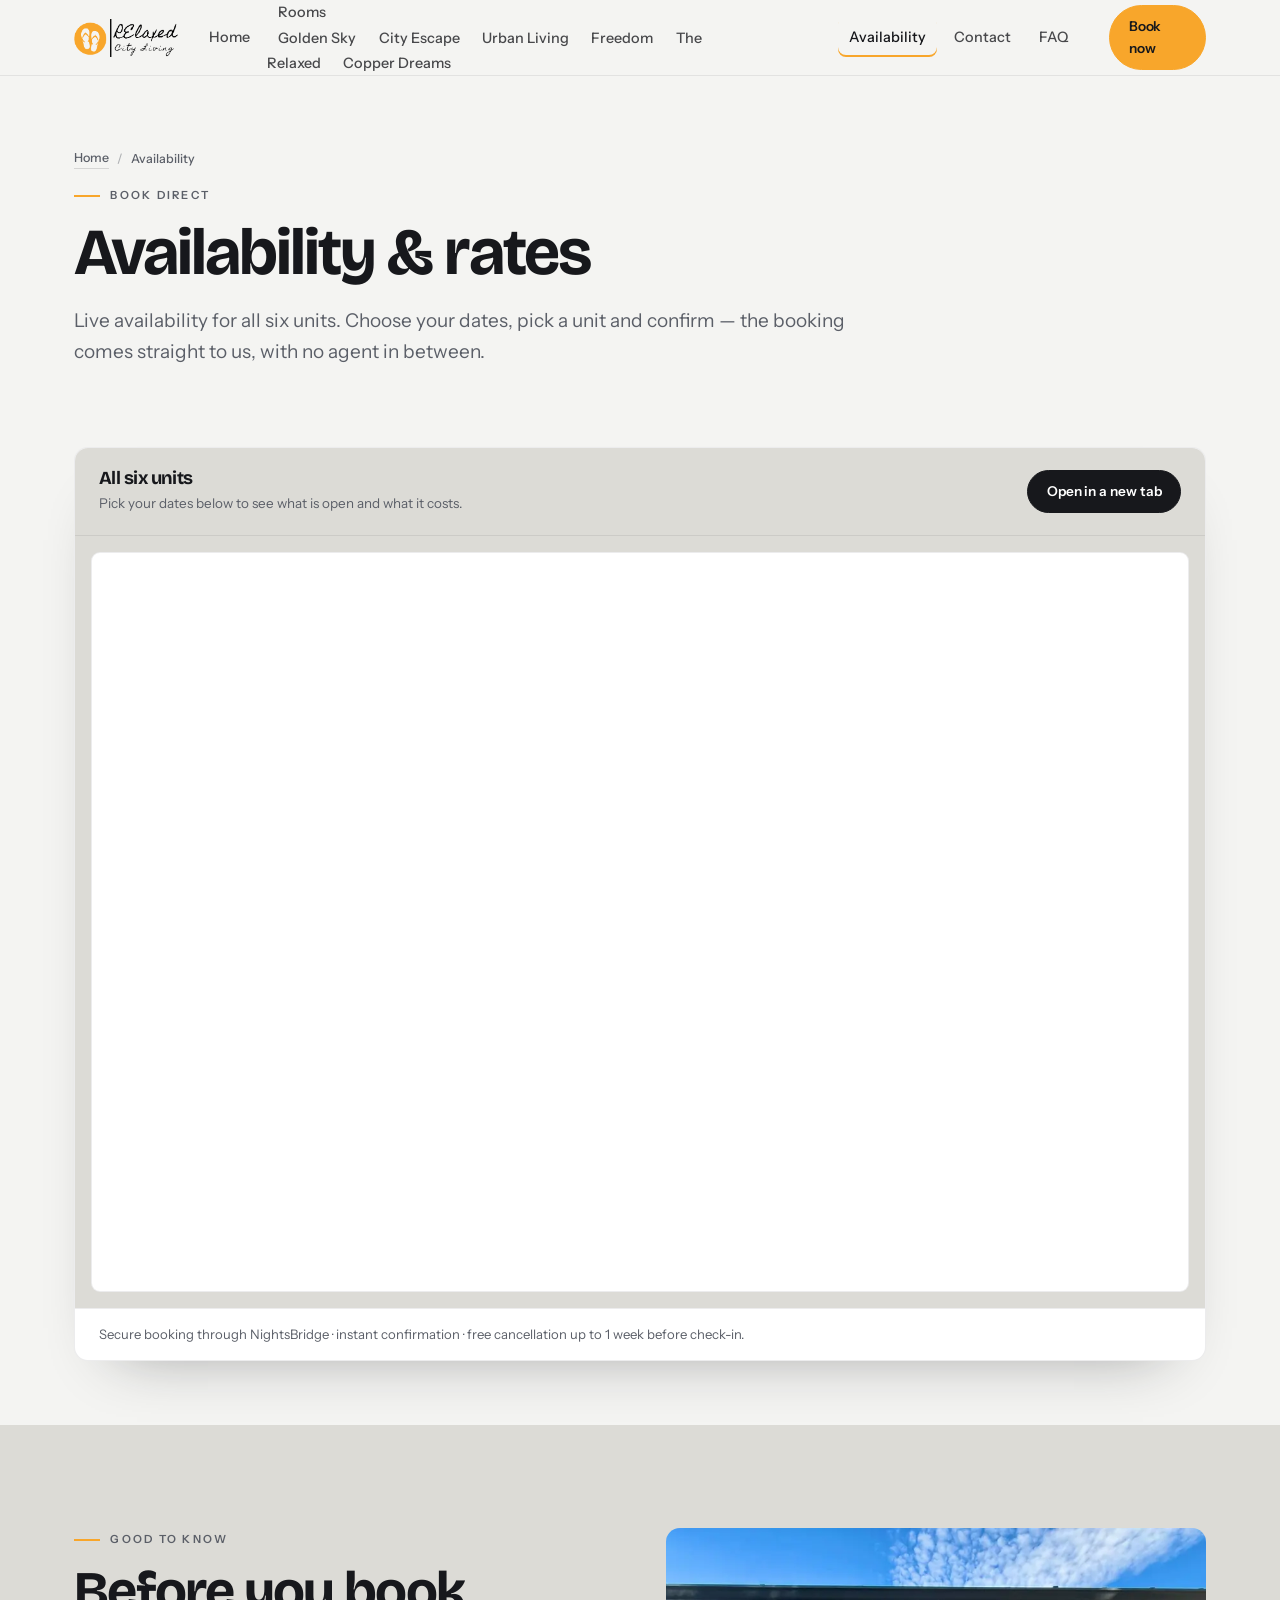
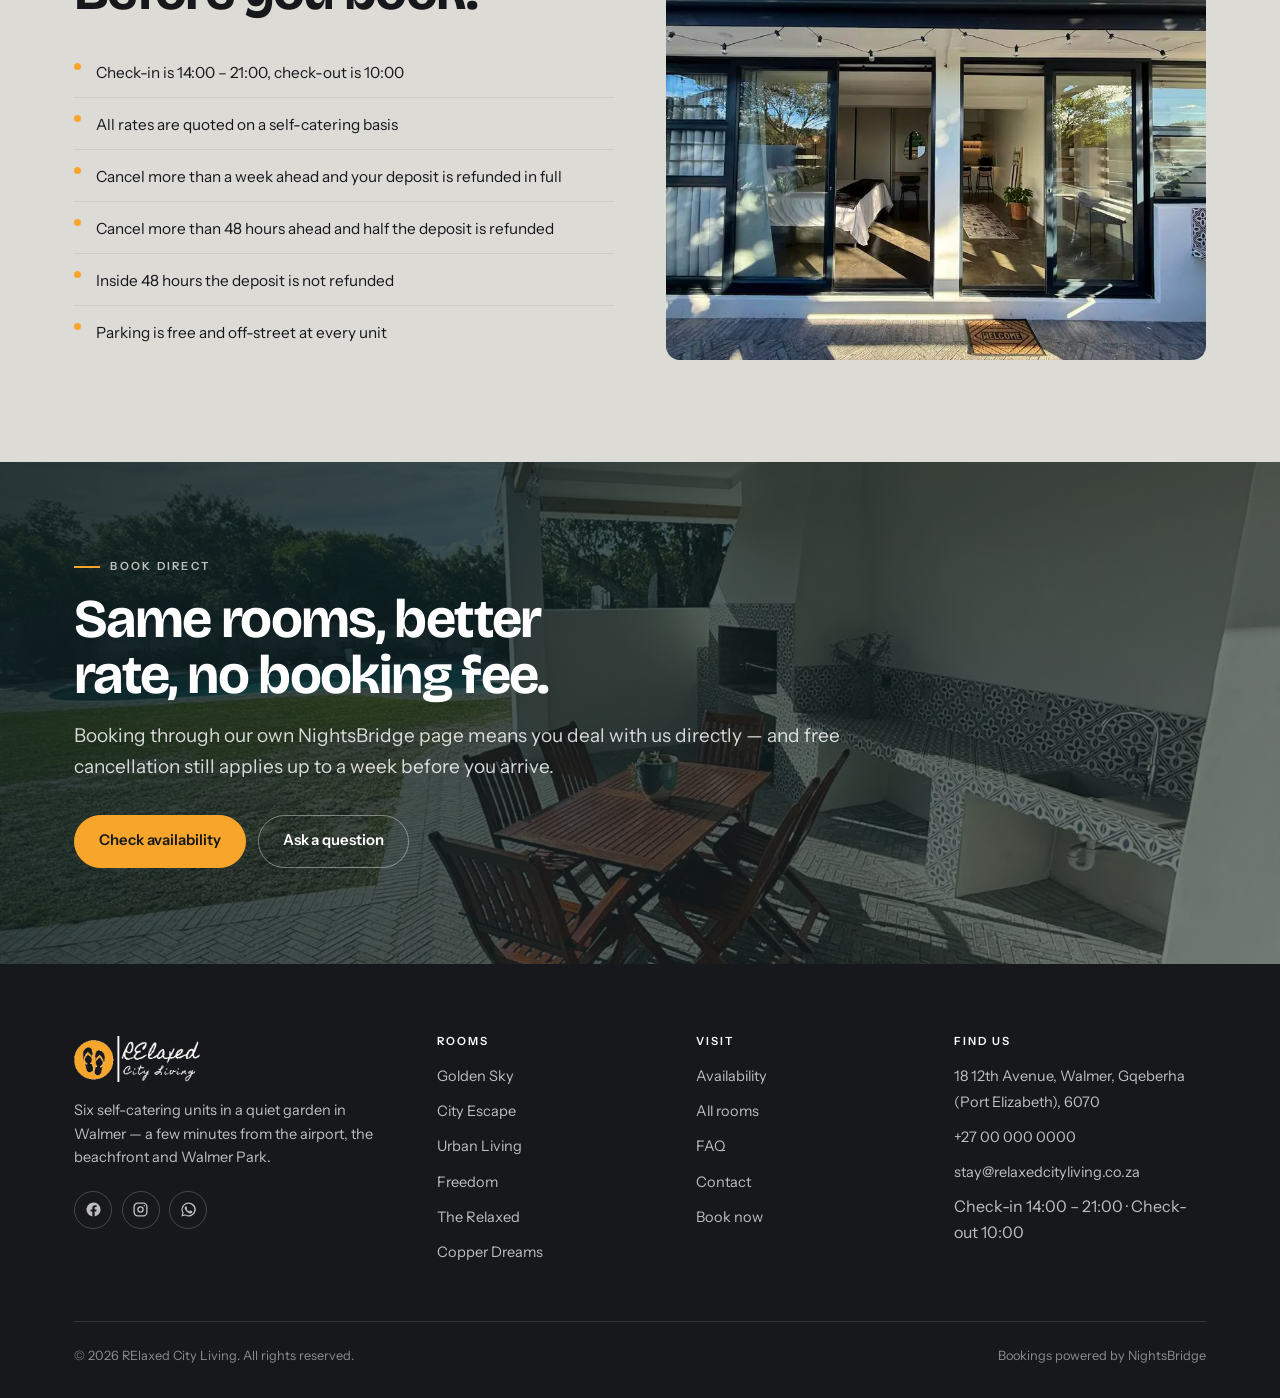
==== commit 7c283af8: "Add files via upload" ====
--- a/availability.html
+++ b/availability.html
@@ -26,7 +26,7 @@
       <img class="logo-dark" src="assets/img/logo.png" alt="RElaxed City Living" width="411" height="152">
     </a>
     <nav class="nav" id="nav">
-      <a href="index.html">Home</a><a href="rooms.html">Rooms</a><a href="availability.html" aria-current="page">Availability</a><a href="contact.html">Contact</a><a href="faq.html">FAQ</a>
+      <a href="index.html">Home</a><div class="nav__item"><a href="rooms.html" class="nav__trigger">Rooms</a><div class="nav__dropdown"><a href="rooms/golden-sky.html">Golden Sky</a><a href="rooms/city-escape.html">City Escape</a><a href="rooms/urban-living.html">Urban Living</a><a href="rooms/freedom.html">Freedom</a><a href="rooms/the-relaxed.html">The Relaxed</a><a href="rooms/copper-dreams.html">Copper Dreams</a></div></div><a href="availability.html" aria-current="page">Availability</a><a href="contact.html">Contact</a><a href="faq.html">FAQ</a>
       <a class="btn btn--sun btn--sm" href="https://book.nightsbridge.com/22849" target="_blank" rel="noopener">Book now</a>
     </nav>
     <a class="btn btn--sun btn--sm header__cta" href="https://book.nightsbridge.com/22849" target="_blank" rel="noopener">Book now</a>
--- a/assets/css/style.css
+++ b/assets/css/style.css
@@ -89,6 +89,9 @@
 
 .section{padding-block:clamp(3.75rem,8vw,7rem)}
 .section--tight{padding-block:clamp(2.75rem,5vw,4.5rem)}
+@media (min-width:1000px){
+  .pagehead + .section--tight{padding-top:2rem}
+}
 .section--screed{background:var(--screed)}
 .section--dark{background:var(--pool);color:#fff}
 .section--dark .lede{color:rgba(255,255,255,.78)}
@@ -332,25 +335,29 @@
   margin-top:auto;
   border-top:1px solid var(--line-soft);
   padding-top:.9rem;
-  display:flex;align-items:center;justify-content:space-between;gap:1rem;
-}
-.specs{display:flex;gap:.85rem;flex-wrap:wrap}
+  display:flex;align-items:flex-start;justify-content:space-between;gap:1.5rem;
+}
+.specs{display:flex;flex-direction:column;align-items:flex-start;flex-wrap:nowrap;gap:.55rem;flex:none;margin:0;padding:0}
 .specs li{
   list-style:none;
   font-size:.74rem;font-weight:600;letter-spacing:.06em;text-transform:uppercase;color:var(--slate);
   display:flex;align-items:center;gap:.35rem;
 }
 .specs svg{width:14px;height:14px;flex:none;opacity:.65}
-.price{font-family:var(--display);font-weight:700;font-size:1.02rem;letter-spacing:-.02em;white-space:nowrap}
+.price{font-family:var(--display);font-weight:700;font-size:1.02rem;letter-spacing:-.02em;white-space:nowrap;flex:none}
 .price small{display:block;font-family:var(--body);font-weight:500;font-size:.66rem;letter-spacing:.1em;text-transform:uppercase;color:var(--slate);margin-top:.1rem}
 
-/* featured (first) card spans two columns on wide screens */
+/* home rooms: one wide + one normal per row, alternating sides */
+.rooms--home{display:flex;flex-direction:column;gap:clamp(1.1rem,2.4vw,1.85rem)}
+.room-row{display:flex;flex-direction:column;gap:clamp(1.1rem,2.4vw,1.85rem)}
 @media (min-width:1000px){
-  .rooms--home .room:first-child{grid-column:span 2;flex-direction:row}
-  .rooms--home .room:first-child .room__media{aspect-ratio:auto;width:52%;flex:none}
-  .rooms--home .room:first-child .room__body{padding:clamp(1.5rem,2.5vw,2.35rem);justify-content:center}
-  .rooms--home .room:first-child h3{font-size:clamp(1.7rem,2.4vw,2.15rem)}
-  .rooms--home .room:first-child p{font-size:1rem}
+  .room-row{flex-direction:row;align-items:stretch}
+  .room-row .room{flex:1 1 0;min-width:0}
+  .room-row .room--wide{flex:1.7 1 0;flex-direction:row}
+  .room-row .room--wide .room__media{aspect-ratio:auto;width:52%;flex:none}
+  .room-row .room--wide .room__body{padding:clamp(1.5rem,2.5vw,2.35rem);justify-content:center}
+  .room-row .room--wide h3{font-size:clamp(1.7rem,2.4vw,2.15rem)}
+  .room-row .room--wide p{font-size:1rem}
 }
 
 /* =========================================================
@@ -358,7 +365,7 @@
    ========================================================= */
 .split{display:grid;grid-template-columns:1fr 1fr;gap:clamp(1.5rem,4vw,4rem);align-items:center}
 .split--flip .split__media{order:2}
-.split__media{position:relative;border-radius:var(--r);overflow:hidden;aspect-ratio:5/4;background:var(--screed)}
+.split__media{position:relative;border-radius:var(--r);overflow:hidden;aspect-ratio:5/4;background:var(--shell)}
 .split__media img{width:100%;height:100%;object-fit:cover}
 .split__text h2{margin-bottom:1.2rem}
 @media (max-width:860px){
@@ -367,21 +374,21 @@
 }
 
 /* image duo */
-.duo{display:grid;grid-template-columns:1.35fr 1fr;gap:.9rem;height:100%}
-.duo img{width:100%;height:100%;object-fit:cover;border-radius:var(--r)}
-.duo__col{display:grid;grid-template-rows:1fr 1fr;gap:.9rem}
+.duo{display:grid;grid-template-columns:1.35fr 1fr;gap:.9rem;height:100%;min-height:0}
+.duo img{display:block;width:100%;height:100%;object-fit:cover;border-radius:var(--r);min-width:0;min-height:0}
+.duo__col{display:grid;grid-template-rows:1fr 1fr;gap:.9rem;height:100%;min-width:0;min-height:0}
 
 /* =========================================================
    Feature list
    ========================================================= */
 .flist{list-style:none;padding:0;margin:1.75rem 0 0;display:grid;gap:.1rem}
 .flist li{
-  display:flex;gap:.85rem;align-items:baseline;
-  padding:.8rem 0;border-bottom:1px solid var(--line-soft);
-  font-size:.96rem;
+  position:relative;
+  padding:.8rem 0 .8rem 1.35rem;border-bottom:1px solid var(--line-soft);
+  font-size:.96rem;line-height:1.55;
 }
 .flist li:last-child{border-bottom:0}
-.flist li::before{content:"";width:7px;height:7px;border-radius:50%;background:var(--sun);flex:none;transform:translateY(-2px)}
+.flist li::before{content:"";position:absolute;left:0;top:.95rem;width:7px;height:7px;border-radius:50%;background:var(--sun)}
 .section--dark .flist li{border-bottom-color:rgba(255,255,255,.14)}
 
 /* =========================================================
@@ -405,15 +412,21 @@
 }
 .book__head{
   padding:1.25rem 1.5rem;
+  background:var(--screed);
   border-bottom:1px solid var(--line-soft);
   display:flex;align-items:center;justify-content:space-between;gap:1rem;flex-wrap:wrap;
 }
 .book__head h3{font-size:1.15rem}
 .book__head p{font-size:.84rem;color:var(--slate);margin:.3rem 0 0}
-.book__frame{position:relative;background:var(--shell);min-height:640px}
-.book__frame iframe{display:block;width:100%;height:760px;border:0}
+.book__frame{position:relative;background:var(--screed);min-height:640px;padding:1rem}
+.book__frame iframe{
+  display:block;width:100%;height:740px;overflow:hidden;
+  border:1px solid var(--line-soft);border-radius:calc(var(--r) - 5px);
+  background:var(--card);
+}
 @media (max-width:700px){
-  .book__frame iframe{height:900px}
+  .book__frame{padding:.6rem}
+  .book__frame iframe{height:880px}
   .book__frame{min-height:0}
 }
 .book__note{
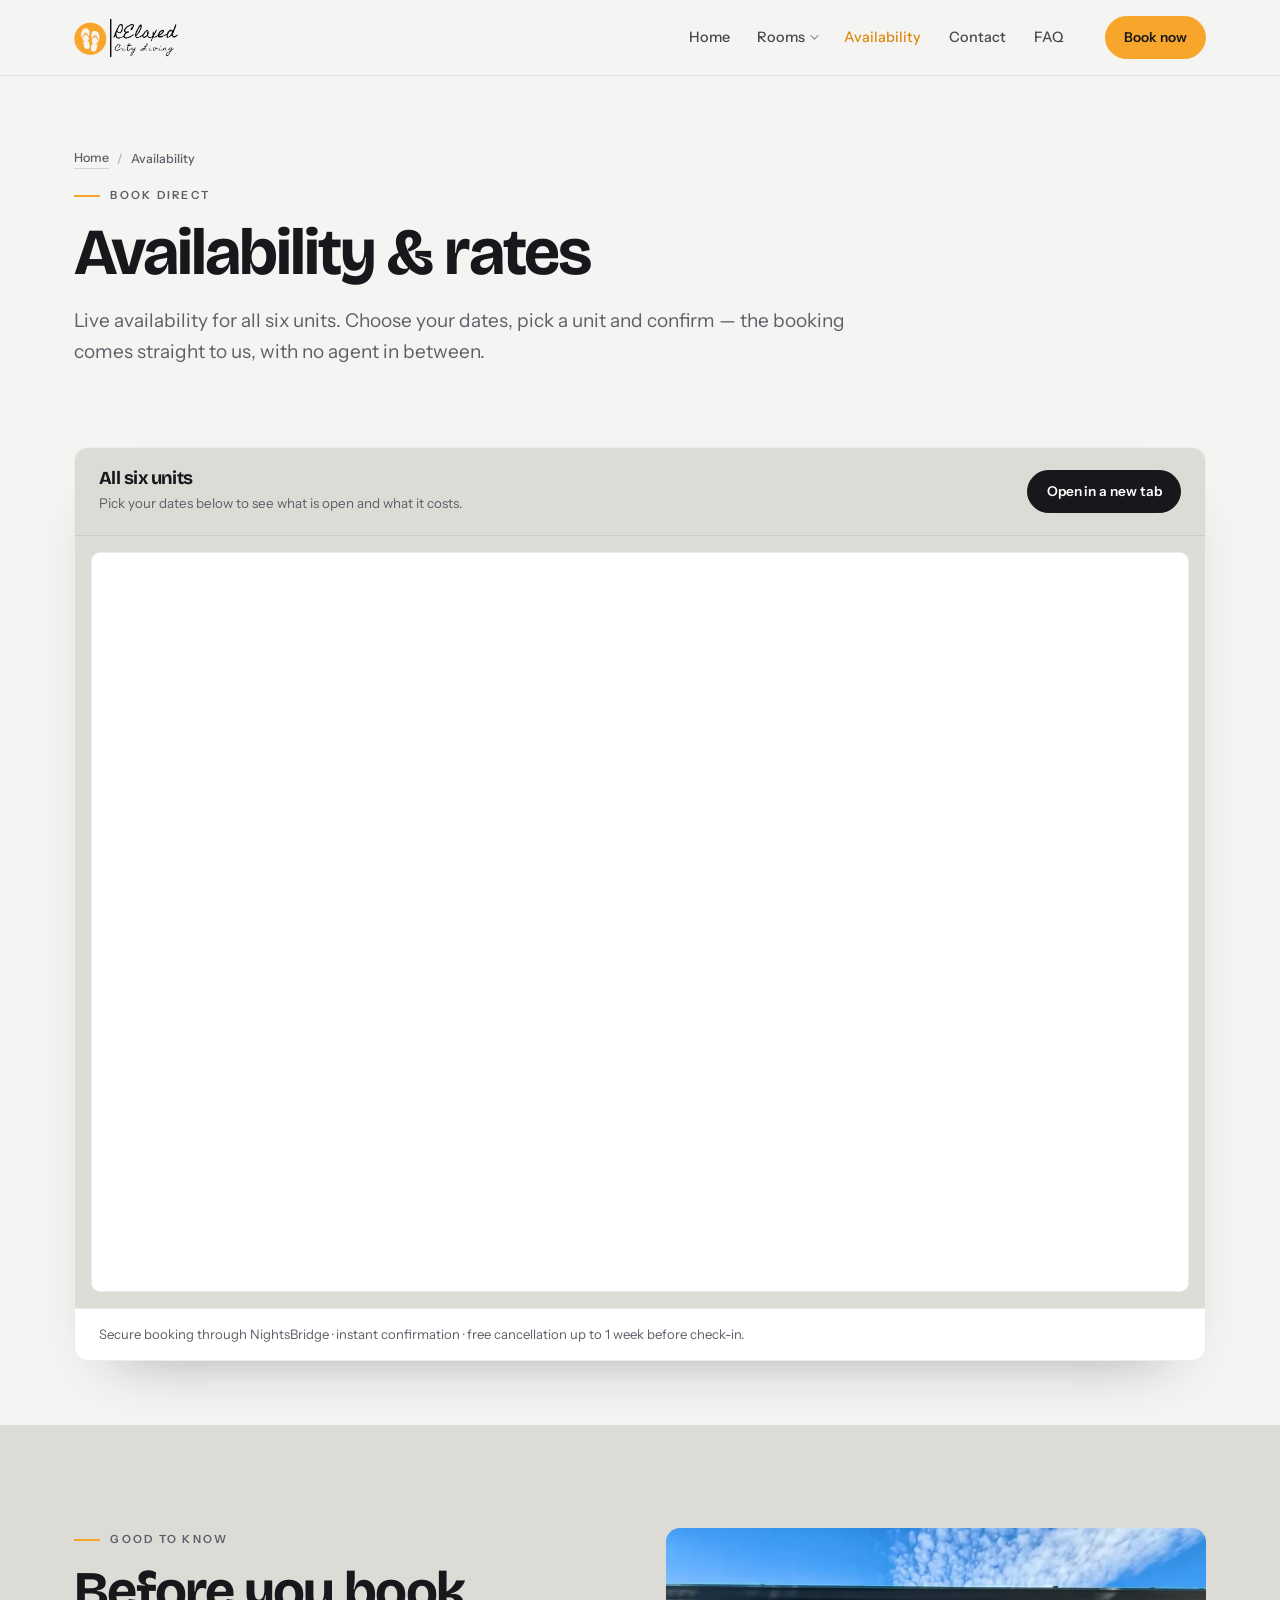
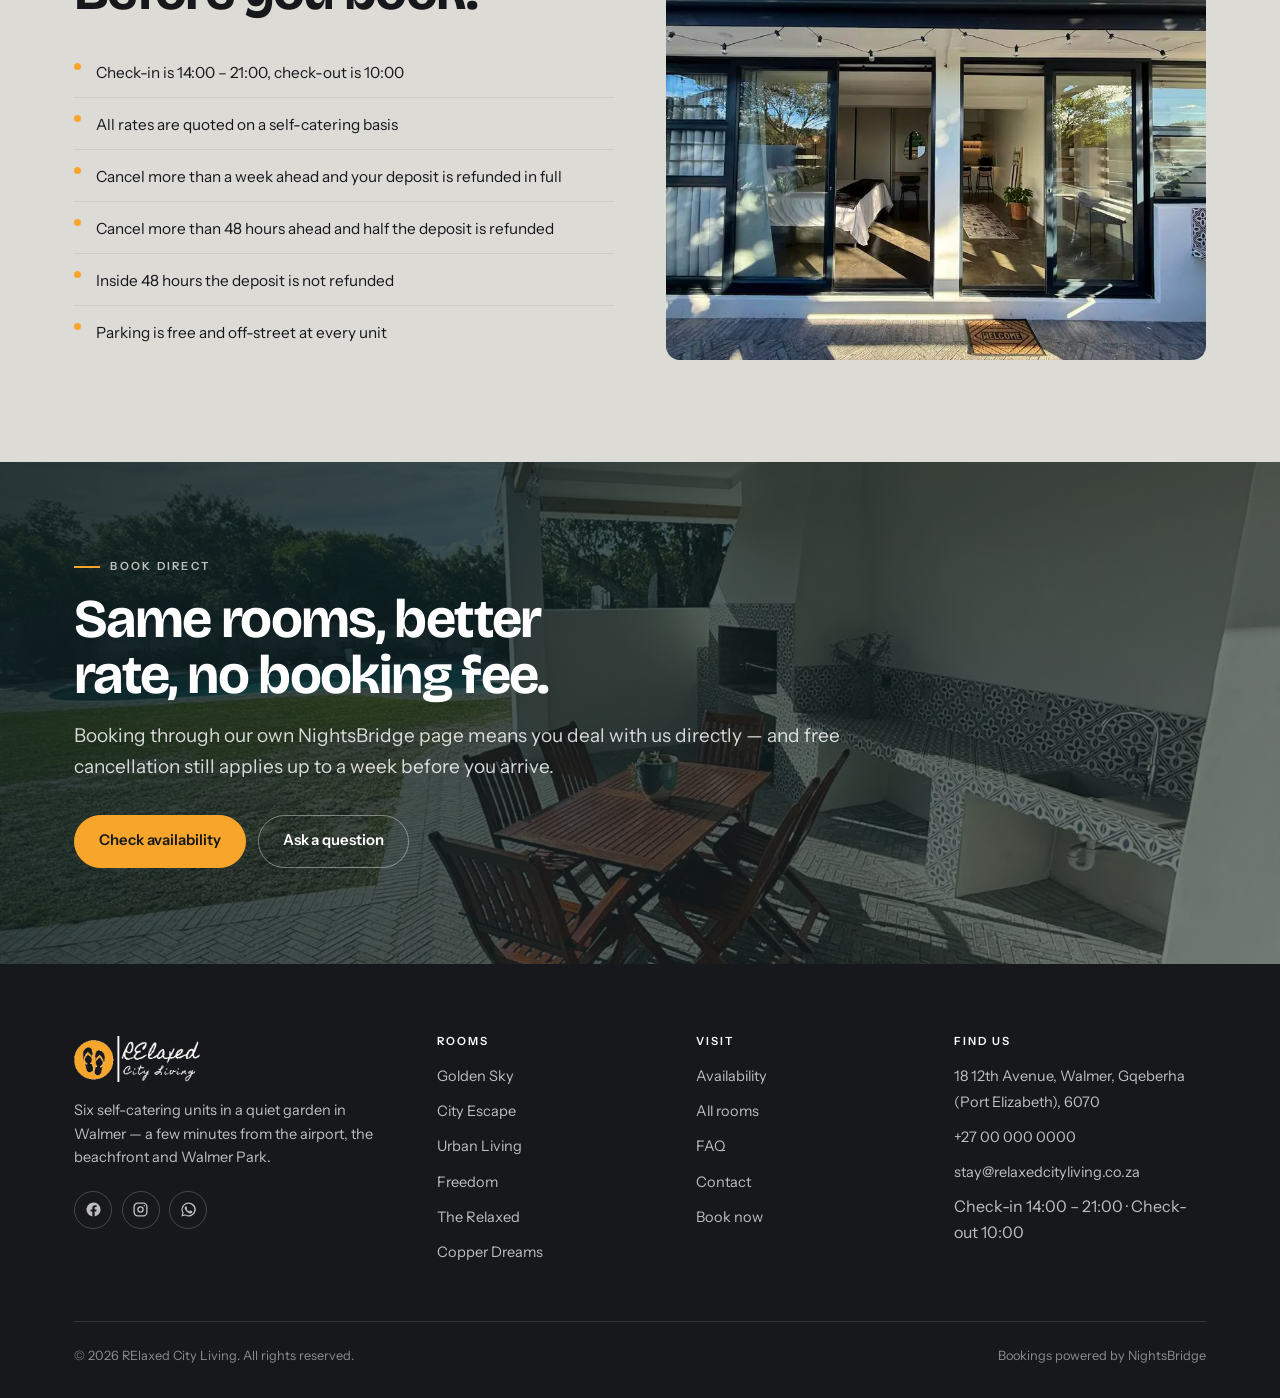
==== commit 58729ccf: "Add files via upload" ====
--- a/availability.html
+++ b/availability.html
@@ -15,7 +15,7 @@
 <link rel="preconnect" href="https://fonts.googleapis.com">
 <link rel="preconnect" href="https://fonts.gstatic.com" crossorigin>
 <link href="https://fonts.googleapis.com/css2?family=Bricolage+Grotesque:opsz,wght@12..96,400..800&family=Instrument+Sans:ital,wght@0,400..700;1,400&display=swap" rel="stylesheet">
-<link rel="stylesheet" href="assets/css/style.css">
+<link rel="stylesheet" href="assets/css/style.css?v=2">
 </head>
 <body>
 <a class="sr-only" href="#main">Skip to content</a>
@@ -56,9 +56,7 @@
     <a class="btn btn--ink btn--sm" href="https://book.nightsbridge.com/22849" target="_blank" rel="noopener">Open in a new tab</a>
   </div>
   <div class="book__frame">
-    <!-- NightsBridge booking engine, BBID 22849.
-         If NightsBridge supplies you with an official widget script from the extranet,
-         paste it in place of this iframe. -->
+    <!-- NightsBridge booking engine, BBID 22849. -->
     <iframe src="https://book.nightsbridge.com/22849" title="Check availability and book with NightsBridge" loading="lazy" allow="payment" scrolling="no"></iframe>
   </div>
   <div class="book__note">
--- a/assets/css/style.css
+++ b/assets/css/style.css
@@ -179,7 +179,7 @@
   transition:opacity .2s var(--ease),background .2s var(--ease);
 }
 .nav a:hover{opacity:1;background:rgba(255,255,255,.12)}
-.nav a[aria-current="page"]{opacity:1;box-shadow:inset 0 -2px 0 var(--sun)}
+.nav a[aria-current="page"]{opacity:1;color:var(--sun)}
 .nav .btn{display:none}
 
 .header__cta{margin-left:.65rem}
@@ -195,8 +195,38 @@
 .header.is-solid .header__logo .logo-dark{display:block}
 .header.is-solid .nav a{color:var(--ink);opacity:.78}
 .header.is-solid .nav a:hover{opacity:1;background:rgba(23,24,28,.06)}
-.header.is-solid .nav a[aria-current="page"]{opacity:1}
+.header.is-solid .nav a[aria-current="page"]{opacity:1;color:var(--sun-deep)}
 .header.is-solid .burger span{background:var(--ink)}
+
+/* rooms dropdown */
+.nav__item{position:relative}
+.nav__item::after{content:"";position:absolute;left:0;right:0;top:100%;height:.6rem}
+.nav__trigger{display:flex;align-items:center;gap:.3rem}
+.nav__trigger::after{
+  content:"";width:6px;height:6px;flex:none;
+  border-right:1.5px solid currentColor;border-bottom:1.5px solid currentColor;
+  transform:rotate(45deg) translateY(-2px);
+  opacity:.7;
+}
+.nav__dropdown{
+  position:absolute;top:100%;left:0;margin-top:.4rem;
+  min-width:200px;padding:.5rem;display:grid;gap:.1rem;
+  background:var(--card);border:1px solid var(--line-soft);border-radius:12px;
+  box-shadow:0 24px 44px -22px rgba(23,24,28,.4);
+  opacity:0;visibility:hidden;transform:translateY(6px);
+  transition:opacity .18s var(--ease),transform .18s var(--ease),visibility .18s;
+  z-index:70;
+}
+.nav__item:hover .nav__dropdown,
+.nav__item:focus-within .nav__dropdown{
+  opacity:1;visibility:visible;transform:none;
+}
+.header .nav__dropdown a{
+  display:block;color:var(--ink);opacity:.8;font-size:.87rem;font-weight:500;
+  padding:.55rem .7rem;border-radius:8px;
+}
+.nav__dropdown a:hover{opacity:1;background:rgba(23,24,28,.06)}
+.nav__dropdown a[aria-current="page"]{opacity:1;color:var(--sun-deep)}
 
 /* burger */
 .burger{
@@ -226,6 +256,17 @@
   .nav a{color:var(--ink);opacity:.85;font-size:1.08rem;padding:.85rem .25rem;border-bottom:1px solid var(--line-soft);border-radius:0}
   .nav a[aria-current="page"]{box-shadow:none;color:var(--sun-deep)}
   .nav .btn{margin-top:1.1rem}
+  .nav__trigger::after{display:none}
+  .nav__item::after{display:none}
+  .nav__dropdown{
+    position:static;opacity:1;visibility:visible;transform:none;
+    background:transparent;border:0;box-shadow:none;border-radius:0;
+    padding:0 0 .4rem 1rem;margin:0;gap:0;
+  }
+  .header .nav__dropdown a{
+    font-size:.98rem;opacity:.75;
+    padding:.65rem .25rem;border-bottom:1px solid var(--line-soft);
+  }
 }
 
 /* =========================================================
@@ -345,7 +386,7 @@
 }
 .specs svg{width:14px;height:14px;flex:none;opacity:.65}
 .price{font-family:var(--display);font-weight:700;font-size:1.02rem;letter-spacing:-.02em;white-space:nowrap;flex:none}
-.price small{display:block;font-family:var(--body);font-weight:500;font-size:.66rem;letter-spacing:.1em;text-transform:uppercase;color:var(--slate);margin-top:.1rem}
+.price small{display:block;font-family:var(--body);font-weight:500;font-size:.66rem;letter-spacing:.1em;text-transform:uppercase;color:var(--slate);margin:.1rem 0}
 
 /* home rooms: one wide + one normal per row, alternating sides */
 .rooms--home{display:flex;flex-direction:column;gap:clamp(1.1rem,2.4vw,1.85rem)}
@@ -471,7 +512,7 @@
 /* gallery */
 .gallery{
   display:grid;
-  grid-template-columns:repeat(auto-fill,minmax(230px,1fr));
+  grid-template-columns:repeat(3,1fr);
   gap:.7rem;
 }
 .gallery button{
@@ -480,9 +521,10 @@
 }
 .gallery img{width:100%;height:100%;object-fit:cover;transition:transform .5s var(--ease),opacity .3s var(--ease)}
 .gallery button:hover img{transform:scale(1.05);opacity:.9}
-.gallery button:first-child{grid-column:span 2;grid-row:span 2;aspect-ratio:auto}
-@media (max-width:560px){
-  .gallery button:first-child{grid-column:span 2;grid-row:auto;aspect-ratio:4/3}
+.gallery button:first-child{grid-column:span 2;grid-row:span 2}
+@media (max-width:700px){
+  .gallery{grid-template-columns:repeat(2,1fr)}
+  .gallery button:first-child{grid-column:span 2;grid-row:auto}
 }
 
 /* lightbox */
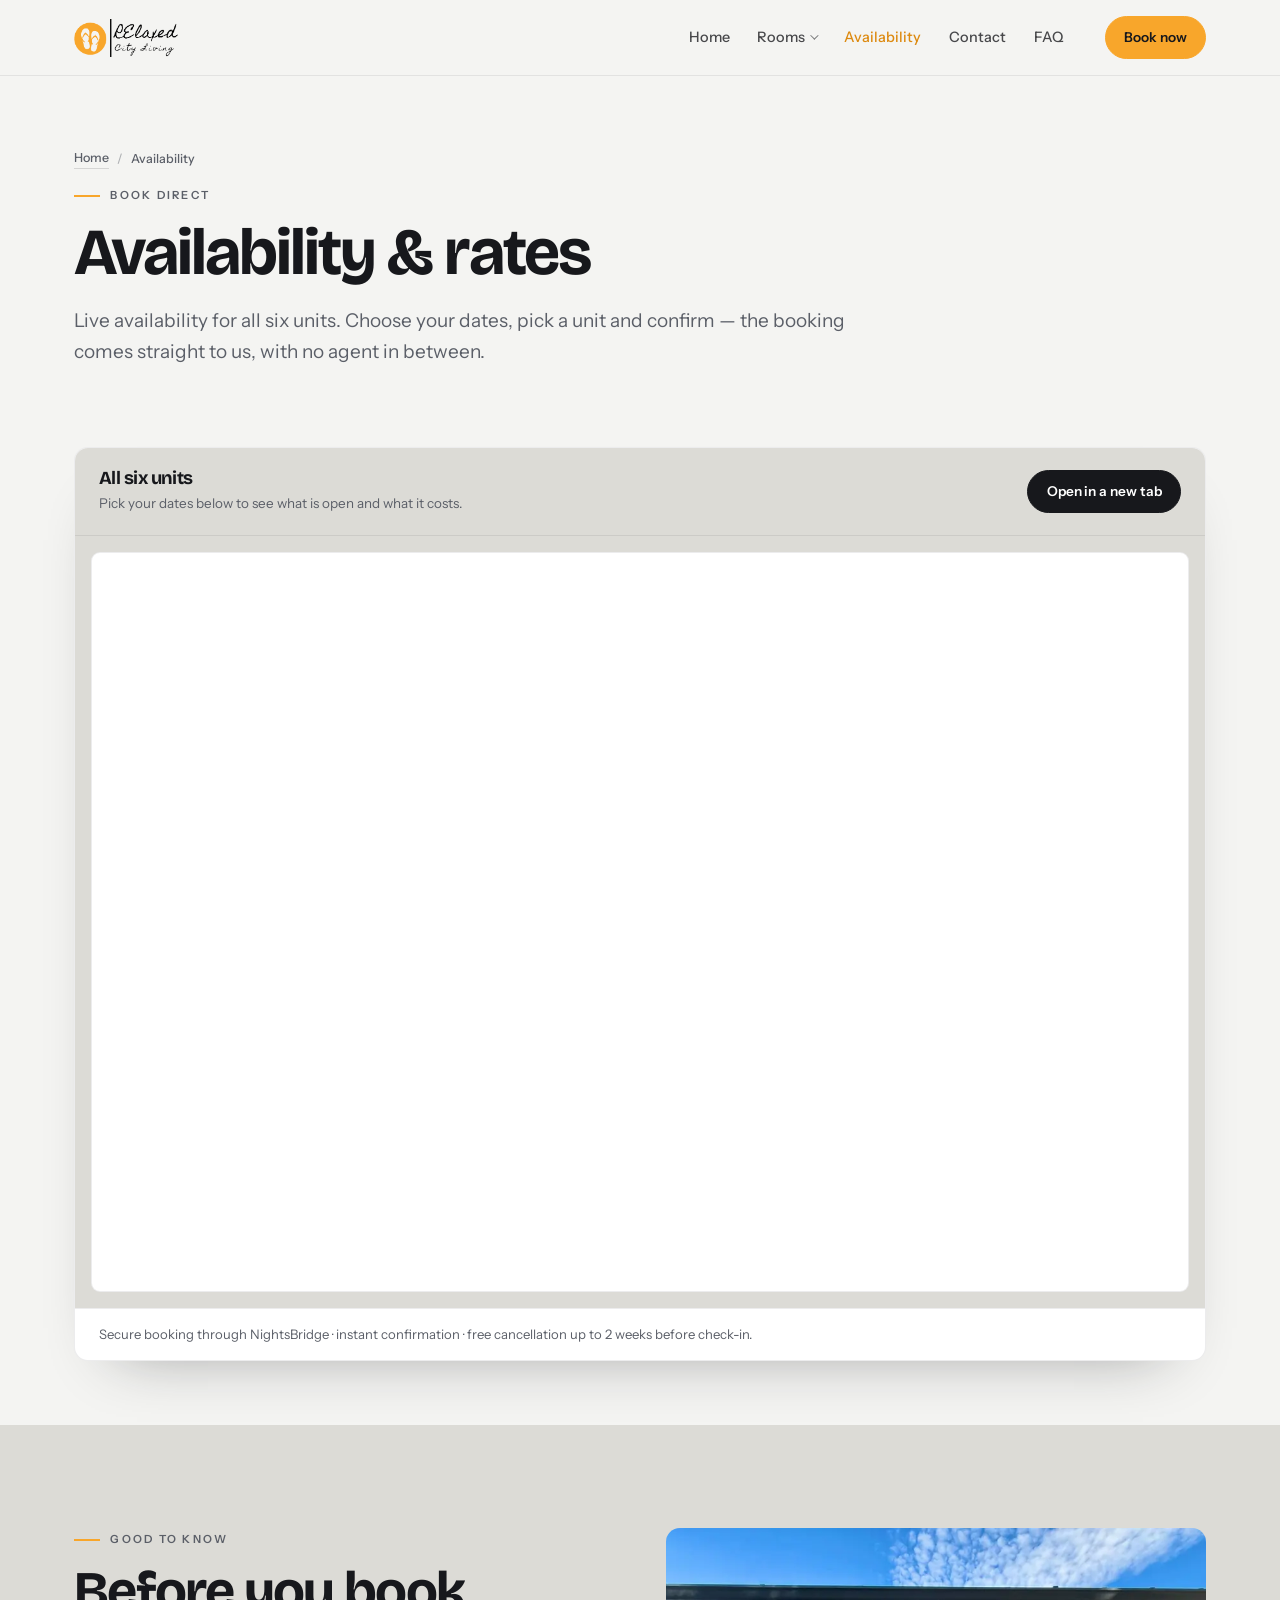
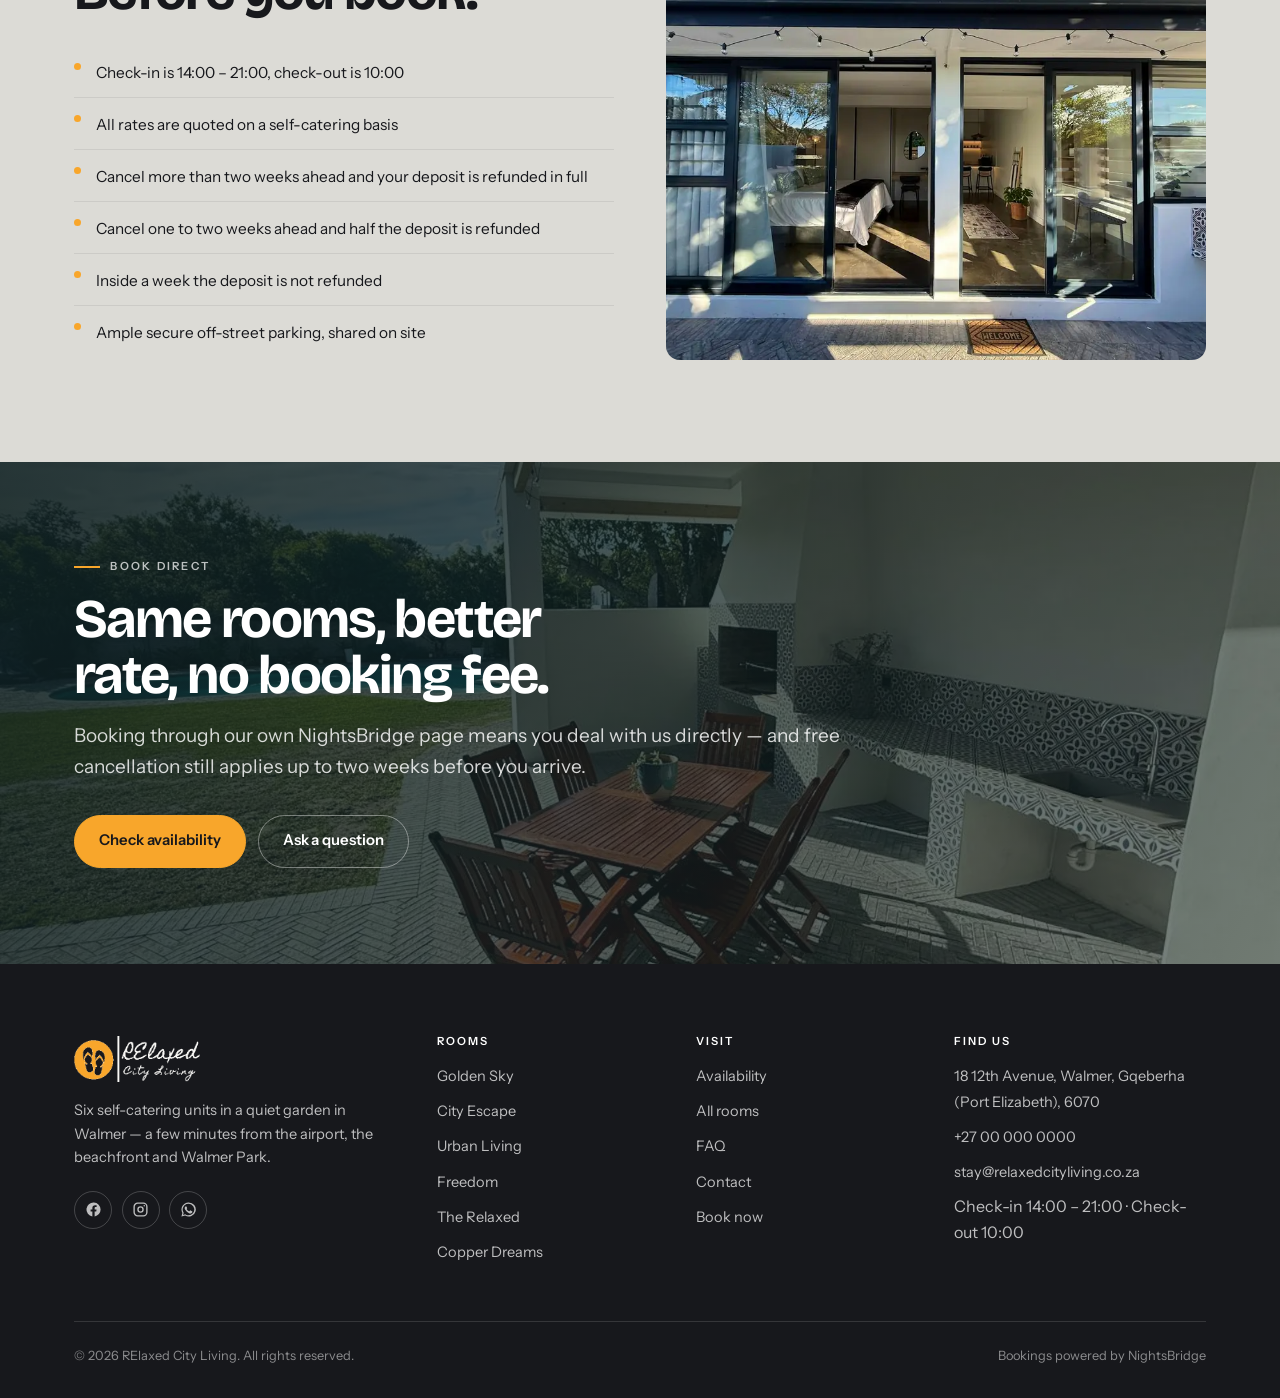
==== commit b41b9379: "Add files via upload" ====
--- a/availability.html
+++ b/availability.html
@@ -4,10 +4,10 @@
 <meta charset="utf-8">
 <meta name="viewport" content="width=device-width, initial-scale=1">
 <title>Availability &amp;amp; rates | RElaxed City Living</title>
-<meta name="description" content="Live availability and rates for all six self-catering units at RElaxed City Living in Walmer, Gqeberha. Book direct with free cancellation up to a week ahead.">
+<meta name="description" content="Live availability and rates for all six self-catering units at RElaxed City Living in Walmer, Gqeberha. Book direct with free cancellation up to two weeks ahead.">
 <meta name="theme-color" content="#17181c">
 <meta property="og:title" content="Availability &amp;amp; rates | RElaxed City Living">
-<meta property="og:description" content="Live availability and rates for all six self-catering units at RElaxed City Living in Walmer, Gqeberha. Book direct with free cancellation up to a week ahead.">
+<meta property="og:description" content="Live availability and rates for all six self-catering units at RElaxed City Living in Walmer, Gqeberha. Book direct with free cancellation up to two weeks ahead.">
 <meta property="og:type" content="website">
 <meta property="og:image" content="assets/img/main/main-07.webp">
 <link rel="icon" href="assets/img/icon-32.png" sizes="32x32">
@@ -60,7 +60,7 @@
     <iframe src="https://book.nightsbridge.com/22849" title="Check availability and book with NightsBridge" loading="lazy" allow="payment" scrolling="no"></iframe>
   </div>
   <div class="book__note">
-    <span>Secure booking through NightsBridge &middot; instant confirmation &middot; free cancellation up to 1 week before check-in.</span>
+    <span>Secure booking through NightsBridge &middot; instant confirmation &middot; free cancellation up to 2 weeks before check-in.</span>
   </div>
 </div>
 
@@ -76,10 +76,10 @@
         <ul class="flist">
           <li>Check-in is 14:00 – 21:00, check-out is 10:00</li>
           <li>All rates are quoted on a self-catering basis</li>
-          <li>Cancel more than a week ahead and your deposit is refunded in full</li>
-          <li>Cancel more than 48 hours ahead and half the deposit is refunded</li>
-          <li>Inside 48 hours the deposit is not refunded</li>
-          <li>Parking is free and off-street at every unit</li>
+          <li>Cancel more than two weeks ahead and your deposit is refunded in full</li>
+          <li>Cancel one to two weeks ahead and half the deposit is refunded</li>
+          <li>Inside a week the deposit is not refunded</li>
+          <li>Ample secure off-street parking, shared on site</li>
         </ul>
       </div>
       <div class="split__media reveal">
@@ -94,7 +94,7 @@
   <div class="wrap">
     <p class="eyebrow eyebrow--light">Book direct</p>
     <h2>Same rooms, better rate, no booking fee.</h2>
-    <p class="lede lede--light">Booking through our own NightsBridge page means you deal with us directly — and free cancellation still applies up to a week before you arrive.</p>
+    <p class="lede lede--light">Booking through our own NightsBridge page means you deal with us directly — and free cancellation still applies up to two weeks before you arrive.</p>
     <div class="btn-row">
       <a class="btn btn--sun" href="https://book.nightsbridge.com/22849" target="_blank" rel="noopener">Check availability</a>
       <a class="btn btn--ghost-light" href="contact.html">Ask a question</a>
--- a/assets/css/style.css
+++ b/assets/css/style.css
@@ -32,7 +32,7 @@
    Base
    ========================================================= */
 *,*::before,*::after{box-sizing:border-box}
-html{-webkit-text-size-adjust:100%;scroll-behavior:smooth;scroll-padding-top:calc(var(--header-h) + 12px)}
+html{-webkit-text-size-adjust:100%;scroll-behavior:smooth;scroll-padding-top:calc(var(--header-h) + 12px);overflow-x:clip}
 body{
   margin:0;
   background:var(--shell);
@@ -41,7 +41,7 @@
   font-size:1rem;
   line-height:1.6;
   -webkit-font-smoothing:antialiased;
-  overflow-x:hidden;
+  overflow-x:clip;
 }
 img{max-width:100%;display:block}
 a{color:inherit}
@@ -385,8 +385,14 @@
   display:flex;align-items:center;gap:.35rem;
 }
 .specs svg{width:14px;height:14px;flex:none;opacity:.65}
-.price{font-family:var(--display);font-weight:700;font-size:1.02rem;letter-spacing:-.02em;white-space:nowrap;flex:none}
-.price small{display:block;font-family:var(--body);font-weight:500;font-size:.66rem;letter-spacing:.1em;text-transform:uppercase;color:var(--slate);margin:.1rem 0}
+.room__view{
+  align-self:flex-end;
+  display:inline-flex;align-items:center;gap:.5rem;
+  font-weight:600;font-size:.86rem;white-space:nowrap;flex:none;
+  color:var(--ink-2);
+  transition:gap .22s var(--ease),color .22s var(--ease);
+}
+.room:hover .room__view{gap:.8rem;color:var(--sun)}
 
 /* home rooms: one wide + one normal per row, alternating sides */
 .rooms--home{display:flex;flex-direction:column;gap:clamp(1.1rem,2.4vw,1.85rem)}
@@ -482,10 +488,17 @@
   border:1px solid var(--line-soft);
   border-radius:var(--r);
   padding:1.5rem;
+  overflow:hidden;
   box-shadow:0 24px 44px -34px rgba(23,24,28,.45);
 }
-.bookbox__price{font-family:var(--display);font-weight:700;font-size:2rem;letter-spacing:-.03em;line-height:1}
-.bookbox__price span{font-family:var(--body);font-size:.78rem;font-weight:500;color:var(--slate);letter-spacing:0;display:block;margin-top:.4rem}
+.bookbox__head{
+  display:flex;align-items:center;gap:.55rem;
+  margin:-1.5rem -1.5rem 1.5rem;
+  padding:1.05rem 1.5rem;
+  background:var(--ink-2);color:#fff;
+  font-family:var(--display);font-weight:700;font-size:1.05rem;letter-spacing:-.01em;
+}
+.bookbox__head svg{width:20px;height:20px;flex:none;opacity:.9}
 .bookbox hr{border:0;border-top:1px solid var(--line-soft);margin:1.25rem 0}
 .bookbox dl{margin:0;display:grid;gap:.6rem}
 .bookbox .row{display:flex;justify-content:space-between;gap:1rem;font-size:.88rem}
@@ -533,6 +546,7 @@
   background:rgba(12,16,17,.94);
   display:none;align-items:center;justify-content:center;
   padding:clamp(1rem,4vw,3rem);
+  touch-action:pan-y;
 }
 .lightbox.is-open{display:flex}
 .lightbox img{max-width:100%;max-height:86svh;object-fit:contain;border-radius:6px}
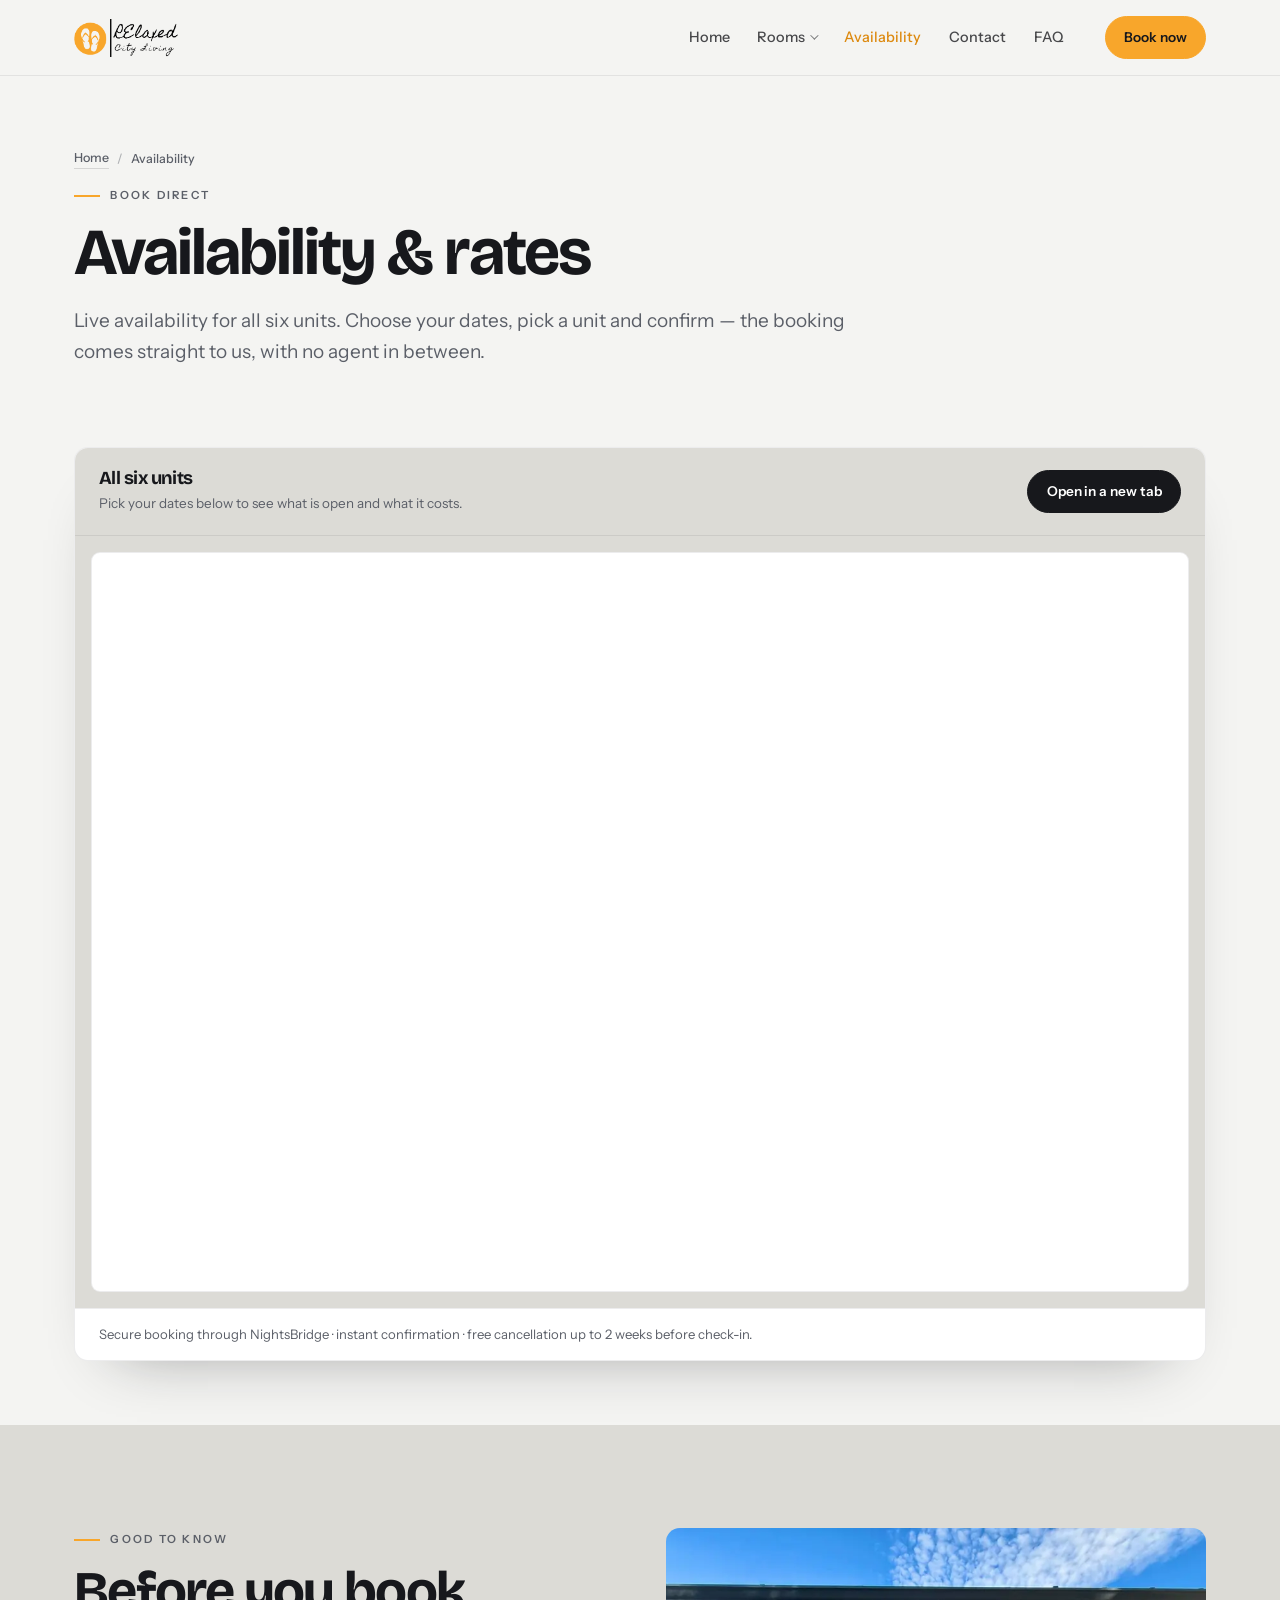
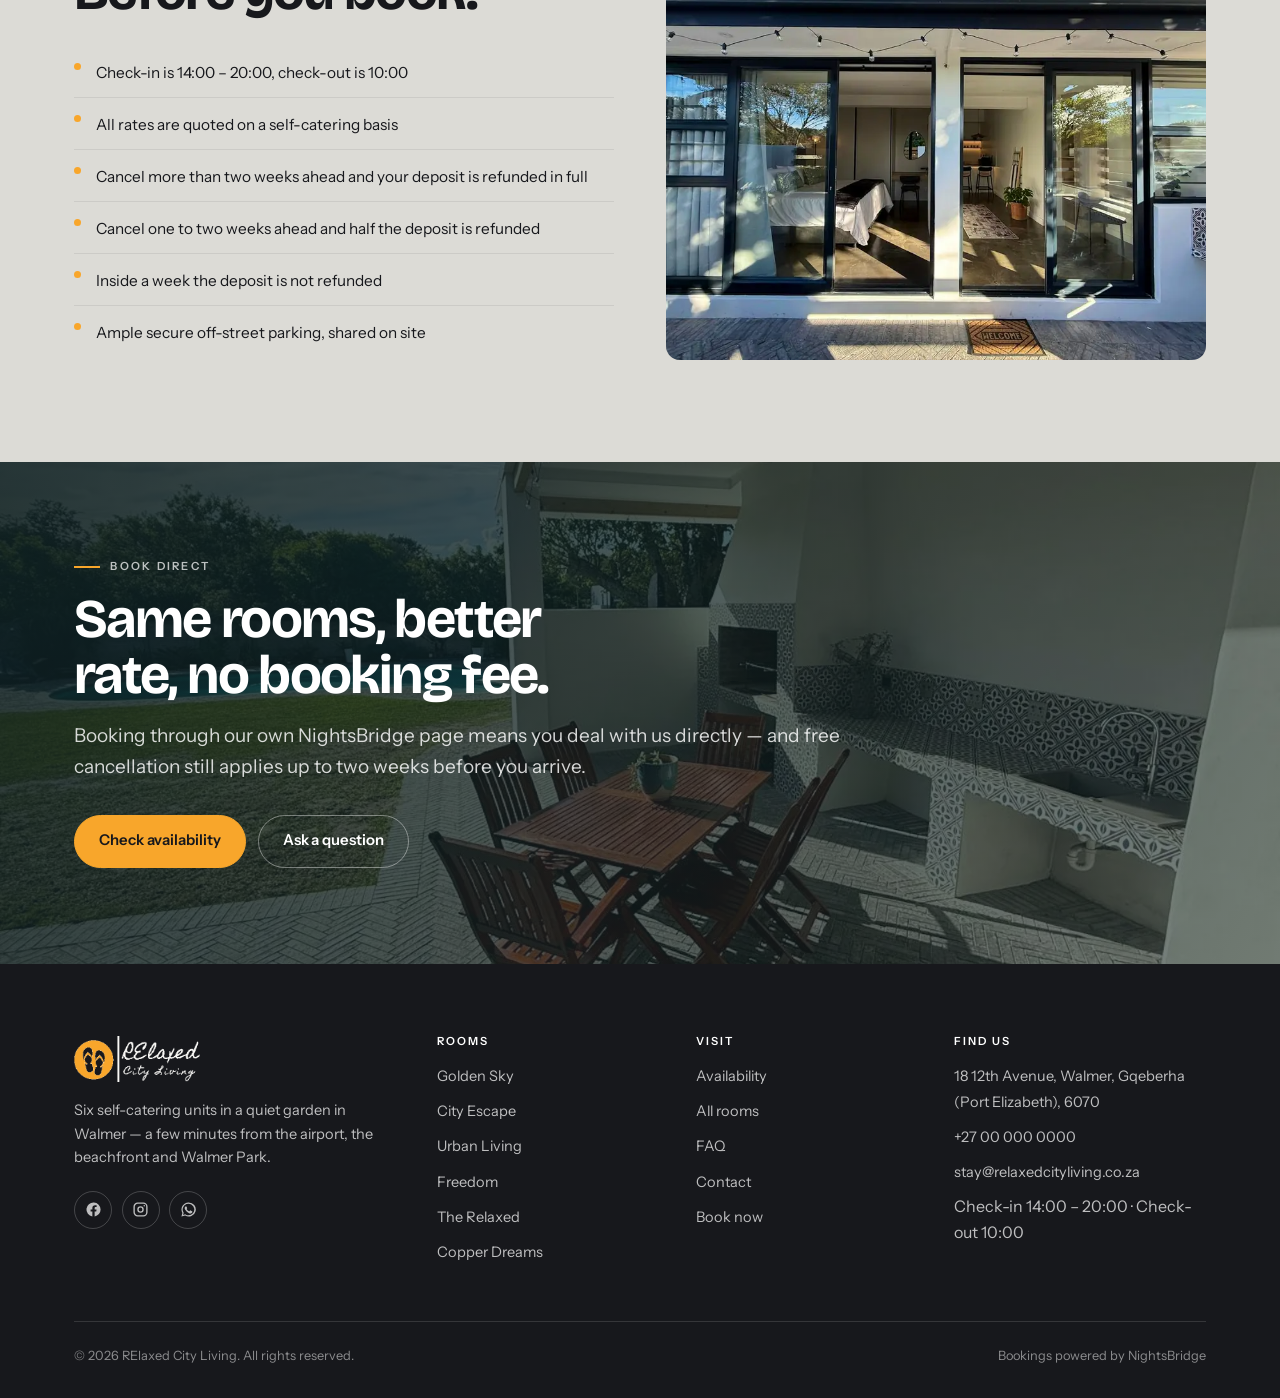
==== commit 3d7500da: "fixes" ====
--- a/availability.html
+++ b/availability.html
@@ -74,7 +74,7 @@
         <p class="eyebrow">Good to know</p>
         <h2>Before you book.</h2>
         <ul class="flist">
-          <li>Check-in is 14:00 – 21:00, check-out is 10:00</li>
+          <li>Check-in is 14:00 – 20:00, check-out is 10:00</li>
           <li>All rates are quoted on a self-catering basis</li>
           <li>Cancel more than two weeks ahead and your deposit is refunded in full</li>
           <li>Cancel one to two weeks ahead and half the deposit is refunded</li>
@@ -135,7 +135,7 @@
           <li><a href="https://www.google.com/maps/search/?api=1&amp;query=-33.981879,25.570888" target="_blank" rel="noopener">18 12th Avenue, Walmer, Gqeberha (Port Elizabeth), 6070</a></li>
           <li><a href="tel:+270000000000">+27 00 000 0000</a></li>
           <li><a href="mailto:stay@relaxedcityliving.co.za">stay@relaxedcityliving.co.za</a></li>
-          <li>Check-in 14:00 – 21:00 &middot; Check-out 10:00</li>
+          <li>Check-in 14:00 – 20:00 &middot; Check-out 10:00</li>
         </ul>
       </div>
     </div>
